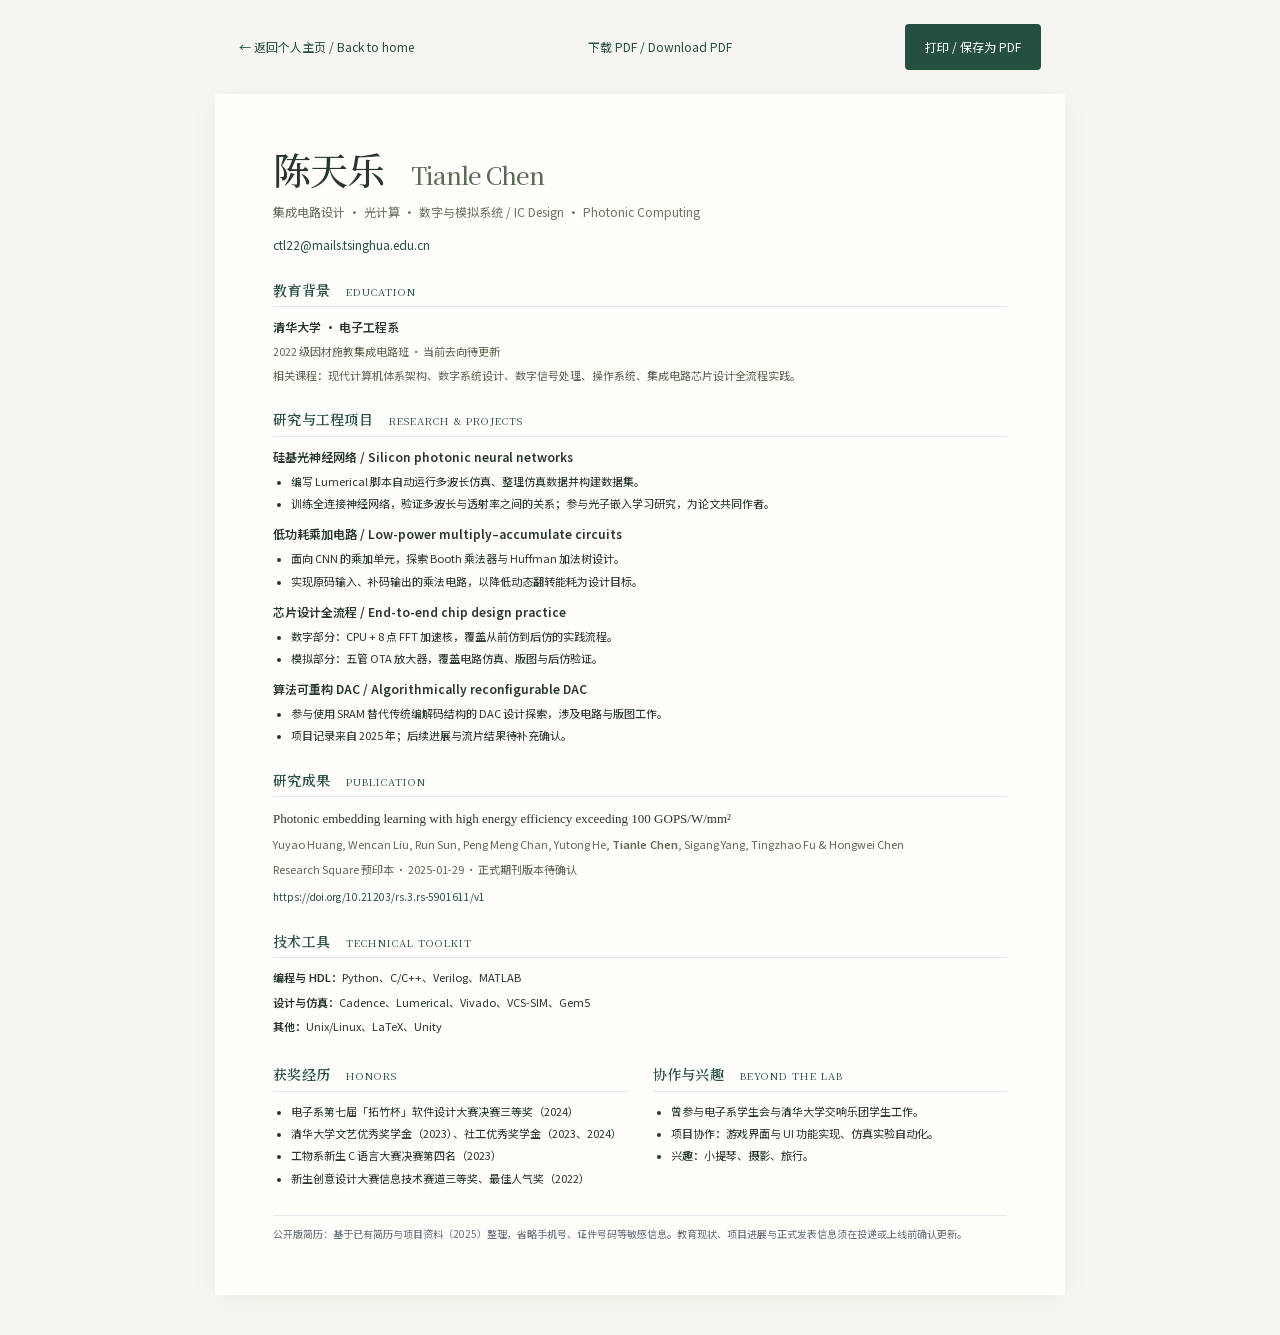
==== resume.html @ f5d43eaf "Create personal academic homepage" ====
﻿<!doctype html>
<html lang="zh-CN">
<head>
  <meta charset="utf-8">
  <meta name="viewport" content="width=device-width, initial-scale=1">
  <title>陈天乐 Tianle Chen · 公开简历</title>
  <link rel="icon" href="assets/favicon.svg" type="image/svg+xml">
  <script>
    if (location.protocol !== "file:") {
      const sheet = document.createElement("link");
      sheet.rel = "stylesheet";
      sheet.href = "assets/fonts/fonts.css";
      document.head.appendChild(sheet);
    }
  </script>
  <link rel="stylesheet" href="styles.css">
  <style>
    *{box-sizing:border-box}body{margin:0;background:#f6f5ef;color:#26372d;font:13px/1.85 var(--font-body)}.toolbar{max-width:850px;margin:24px auto;display:flex;justify-content:space-between;gap:20px;padding:0 24px;align-items:center;font-size:12px}.toolbar a{color:#254f40;text-decoration:none}.toolbar button{background:#254f40;color:white;border:0;padding:12px 20px;border-radius:4px;cursor:pointer;font:inherit}.toolbar button:focus-visible,.toolbar a:focus-visible{outline:3px solid #738966;outline-offset:4px}.resume{max-width:850px;background:#fffefa;margin:0 auto 40px;padding:48px 58px;box-shadow:0 5px 30px #2535280a}h1{font-family:var(--font-heading);font:500 38px/1.4 var(--font-heading);letter-spacing:-1px;margin:0 0 6px}h1 span{font-size:24px;margin-left:18px;color:#5b6b58}.headline{color:#677561;font-size:12px;margin:0}.email{display:inline-block;color:#254f40;margin:10px 0 0;text-decoration:none;font-size:12px}h2{font-family:var(--font-heading);font-size:14px;font-weight:600;border-bottom:1px solid #e5e8eb;padding-bottom:5px;margin:22px 0 10px;color:#254f40}h2 span{font-size:10px;font-weight:400;letter-spacing:1px;margin-left:12px}h3{font-size:12px;margin:11px 0 3px}p{margin:4px 0}ul{padding-left:18px;margin:4px 0}li{margin:2px 0;font-size:11px}.detail{font-size:11px;color:#5b6955}.publication-title{font-family:Georgia,serif;font-size:13px}.doi{color:#254f40;overflow-wrap:anywhere;font-size:10px}.skills{font-size:11px}.note{font-size:10px;color:#68727d;border-top:1px solid #e5e8eb;padding-top:10px;margin-top:22px}.columns{display:grid;grid-template-columns:1fr 1fr;gap:25px}@media(max-width:600px){.resume{padding:30px 24px;margin:0 16px 30px}.toolbar{padding:0 18px;flex-wrap:wrap}h1{font-family:var(--font-heading);font-size:30px}h1 span{display:block;margin:8px 0;font-size:22px}.columns{grid-template-columns:1fr;gap:0}}@page{size:A4;margin:14mm}@media print{body{background:white;font-size:10px;line-height:1.5}.toolbar{display:none}.resume{max-width:none;background:white;margin:0;padding:0;box-shadow:none}h1{font-family:var(--font-heading);font-size:29px}h1 span{font-size:20px}.headline,.email{font-size:10px}h2{font-family:var(--font-heading);font-size:12px;margin:14px 0 6px}h3{font-size:10.5px;margin:8px 0 2px}li,.skills,.detail{font-size:9.5px}.publication-title{font-size:11px}.doi,.note{font-size:9px}.note{margin-top:14px}.columns{gap:22px}section{break-inside:avoid}a{color:inherit;text-decoration:none}}
  </style>
</head>
<body>
  <div class="toolbar"><a href="index.html">← 返回个人主页 / Back to home</a><a href="assets/Tianle-Chen-CV.pdf" download="Tianle-Chen-CV.pdf">下载 PDF / Download PDF</a><button type="button" onclick="window.print()">打印 / 保存为 PDF</button></div>
  <main class="resume">
    <header><h1>陈天乐 <span>Tianle Chen</span></h1><p class="headline">集成电路设计 · 光计算 · 数字与模拟系统 / IC Design · Photonic Computing</p><a class="email" href="mailto:ctl22@mails.tsinghua.edu.cn">ctl22@mails.tsinghua.edu.cn</a></header>
    <section><h2>教育背景 <span>EDUCATION</span></h2><h3>清华大学 · 电子工程系</h3><p class="detail">2022 级因材施教集成电路班 · 当前去向待更新</p><p class="detail">相关课程：现代计算机体系架构、数字系统设计、数字信号处理、操作系统、集成电路芯片设计全流程实践。</p></section>
    <section><h2>研究与工程项目 <span>RESEARCH & PROJECTS</span></h2>
      <h3>硅基光神经网络 / Silicon photonic neural networks</h3><ul><li>编写 Lumerical 脚本自动运行多波长仿真、整理仿真数据并构建数据集。</li><li>训练全连接神经网络，验证多波长与透射率之间的关系；参与光子嵌入学习研究，为论文共同作者。</li></ul>
      <h3>低功耗乘加电路 / Low-power multiply–accumulate circuits</h3><ul><li>面向 CNN 的乘加单元，探索 Booth 乘法器与 Huffman 加法树设计。</li><li>实现原码输入、补码输出的乘法电路，以降低动态翻转能耗为设计目标。</li></ul>
      <h3>芯片设计全流程 / End-to-end chip design practice</h3><ul><li>数字部分：CPU + 8 点 FFT 加速核，覆盖从前仿到后仿的实践流程。</li><li>模拟部分：五管 OTA 放大器，覆盖电路仿真、版图与后仿验证。</li></ul>
      <h3>算法可重构 DAC / Algorithmically reconfigurable DAC</h3><ul><li>参与使用 SRAM 替代传统编解码结构的 DAC 设计探索，涉及电路与版图工作。</li><li>项目记录来自 2025 年；后续进展与流片结果待补充确认。</li></ul>
    </section>
    <section><h2>研究成果 <span>PUBLICATION</span></h2><p class="publication-title">Photonic embedding learning with high energy efficiency exceeding 100 GOPS/W/mm²</p><p class="detail">Yuyao Huang, Wencan Liu, Run Sun, Peng Meng Chan, Yutong He, <strong>Tianle Chen</strong>, Sigang Yang, Tingzhao Fu & Hongwei Chen</p><p class="detail">Research Square 预印本 · 2025-01-29 · 正式期刊版本待确认</p><a class="doi" href="https://doi.org/10.21203/rs.3.rs-5901611/v1">https://doi.org/10.21203/rs.3.rs-5901611/v1</a></section>
    <section><h2>技术工具 <span>TECHNICAL TOOLKIT</span></h2><p class="skills"><strong>编程与 HDL：</strong>Python、C/C++、Verilog、MATLAB</p><p class="skills"><strong>设计与仿真：</strong>Cadence、Lumerical、Vivado、VCS-SIM、Gem5</p><p class="skills"><strong>其他：</strong>Unix/Linux、LaTeX、Unity</p></section>
    <div class="columns"><section><h2>获奖经历 <span>HONORS</span></h2><ul><li>电子系第七届「拓竹杯」软件设计大赛决赛三等奖（2024）</li><li>清华大学文艺优秀奖学金（2023）、社工优秀奖学金（2023、2024）</li><li>工物系新生 C 语言大赛决赛第四名（2023）</li><li>新生创意设计大赛信息技术赛道三等奖、最佳人气奖（2022）</li></ul></section><section><h2>协作与兴趣 <span>BEYOND THE LAB</span></h2><ul><li>曾参与电子系学生会与清华大学交响乐团学生工作。</li><li>项目协作：游戏界面与 UI 功能实现、仿真实验自动化。</li><li>兴趣：小提琴、摄影、旅行。</li></ul></section></div>
    <p class="note">公开版简历：基于已有简历与项目资料（2025）整理，省略手机号、证件号码等敏感信息。教育现状、项目进展与正式发表信息须在投递或上线前确认更新。</p>
  </main>
</body>
</html>
---- styles.css ----
/* 简洁学者主页：日常改内容请打开 content.js。
 * 改颜色、页面宽度、字号与间距，在下方对应注释处修改。 */
/* 字体采用随网站打包的开源思源字体子集，不请求第三方字体服务。
 * 标题：思源宋体；正文：思源黑体。修改字体入口是下面的两个变量。 */
:root {
  --font-body: "Profile Sans SC", "Noto Sans SC", "PingFang SC", "Microsoft YaHei", sans-serif;
  --font-heading: "Profile Serif SC", "Noto Serif SC", "Songti SC", Georgia, serif;
  --paper: #ffffff;
  --text: #25282c;
  --muted: #68727d;
  --link: #17649b;
  --link-hover: #0d416c;
  --border: #e5e8eb;
  --page-width: 860px;
}
* { box-sizing: border-box; }
html { scroll-behavior: smooth; scroll-padding-top: 24px; }
body { margin: 0; color: var(--text); background: var(--paper); font-family: var(--font-body); font-size: 15px; font-weight: 400; line-height: 1.9; font-synthesis: none; text-rendering: optimizeLegibility; -webkit-font-smoothing: antialiased; }
a { color: var(--link); text-decoration: none; text-underline-offset: 3px; }
a:hover { color: var(--link-hover); text-decoration: underline; }
a:focus-visible, button:focus-visible { outline: 2px solid var(--link); outline-offset: 4px; border-radius: 2px; }
p { margin: 0 0 12px; }
img { display: block; max-width: 100%; }
button { font: inherit; }
.container { width: calc(100% - 56px); max-width: var(--page-width); margin-inline: auto; }
.sr-only { position: absolute; width: 1px; height: 1px; padding: 0; margin: -1px; overflow: hidden; clip: rect(0,0,0,0); white-space: nowrap; border: 0; }
.skip-link { position: fixed; top: -80px; left: 16px; z-index: 10; padding: 8px 16px; background: white; border: 1px solid var(--link); }
.skip-link:focus { top: 8px; }

/* 顶部导航：普通文档式导航，不悬浮、不遮挡正文。 */
.site-header { display: flex; align-items: center; gap: 28px; min-height: 70px; border-bottom: 1px solid var(--border); }
.site-name { font-size: 13px; color: var(--muted); white-space: nowrap; }
.site-nav { display: flex; align-items: center; justify-content: flex-end; flex: 1; gap: 25px; }
.site-nav a { display: inline-flex; align-items: center; font-size: 12px; min-height: 44px; white-space: nowrap; }
#language-toggle { min-width: 44px; min-height: 44px; border: 0; background: transparent; color: var(--muted); cursor: pointer; font-size: 12px; padding: 4px; }
#language-toggle:hover { color: var(--link); }

/* 首页：文字在左、照片在右。替换照片请编辑 content.js 的 portrait。 */
.hero { display: grid; grid-template-columns: minmax(0, 1fr) 166px; grid-template-areas: "identity photo" "intro photo" "education photo" "links photo"; column-gap: 44px; align-items: start; padding-block: 42px 32px; }
.hero-identity { grid-area: identity; }
h1 { font-family: var(--font-heading); font-size: 36px; line-height: 1.4; font-weight: 500; letter-spacing: 0.02em; margin: 0 0 7px; }
.english-name { font-family: var(--font-heading); font-size: 21px; font-weight: 400; color: var(--muted); display: inline-block; margin-left: 15px; letter-spacing: 0; }
.affiliation { color: var(--muted); font-size: 13px; margin-bottom: 18px; }
.portrait { grid-area: photo; width: 166px; height: 221px; object-fit: cover; border-radius: 3px; margin-top: 7px; }
.intro { grid-area: intro; margin-bottom: 13px; }
.education { grid-area: education; font-size: 12px; margin-bottom: 14px; }
.education p { margin: 0; }
.education strong { font-weight: 500; }
.education .note { font-size: 11px; margin-top: 3px; }
.hero-links { grid-area: links; display: flex; align-items: center; flex-wrap: wrap; gap: 5px 12px; font-size: 13px; }
.hero-links > span { color: #a3abb3; }
.file-type { font-size: 10px; color: var(--muted); }
.hero.no-portrait { grid-template-columns: 1fr; grid-template-areas: "identity" "intro" "education" "links"; }

/* 正文模块：完整阅读列，不使用左右大栏、卡片、筛选或展开按钮。 */
.section { padding-block: 23px 25px; border-top: 1px solid var(--border); }
h2 { font-family: var(--font-heading); font-size: 23px; font-weight: 500; line-height: 1.6; letter-spacing: 0.02em; margin: 0 0 17px; }
h3 { font-size: 15px; font-weight: 600; line-height: 1.65; margin: 0 0 5px; }
.section-content > :last-child { margin-bottom: 0; }
.note { color: var(--muted); font-size: 12px; line-height: 1.7; }
.interests { color: var(--muted); font-size: 13px; }
.interests span { padding-inline: 8px; }
.plain-list { list-style: none; padding: 0; margin: 0; }

/* 论文：左边为自己论文的可选缩略图，右边为标题、作者和链接。 */
.publication.has-image { display: grid; grid-template-columns: 190px minmax(0, 1fr); gap: 26px; align-items: start; }
.publication + .publication { margin-top: 26px; padding-top: 24px; border-top: 1px solid var(--border); }
.paper-figure { margin: 4px 0 0; }
.paper-figure img { width: 100%; height: auto; }
.paper-figure figcaption { margin-top: 10px; color: var(--muted); font-size: 9px; line-height: 1.7; }
.publication h3 { font-size: 16px; font-weight: 600; line-height: 1.55; margin-bottom: 8px; }
.authors { font-size: 13px; margin-bottom: 8px; line-height: 1.7; }
.authors strong { font-weight: 600; }
.publication-meta { font-size: 12px; color: var(--muted); margin-bottom: 8px; }
.paper-summary { font-size: 14px; line-height: 1.75; margin-bottom: 8px; }
.paper-links { font-size: 12px; margin-bottom: 8px; }
.paper-links span { color: var(--muted); padding-inline: 7px; }
.paper-details > :last-child { margin-bottom: 0; }

/* 项目：按 content.js 中的顺序，简短、直接地说明工作。 */
.project + .project { margin-top: 20px; }
.project p { font-size: 14px; margin-bottom: 4px; }
.project .project-tags { font-size: 11px; color: var(--muted); }
.project .note { font-size: 11px; margin-top: 4px; }

/* 技能、获奖、其他经历与联系。 */
.skill-list { margin: 0; font-size: 13px; }
.skill-row { display: grid; grid-template-columns: 145px minmax(0, 1fr); gap: 20px; }
.skill-row + .skill-row { margin-top: 9px; }
.skill-row dt { font-weight: 500; }
.skill-row dd { margin: 0; color: var(--muted); }
.honor { display: grid; grid-template-columns: 67px minmax(0, 1fr); gap: 16px; font-size: 12px; }
.honor + .honor { margin-top: 12px; }
.honor-year { color: var(--muted); padding-top: 1px; }
.honor h3 { font-size: 12px; font-weight: 500; margin-bottom: 1px; }
.honor p { color: var(--muted); font-size: 11px; margin: 0; }
.beyond-text { font-size: 14px; margin-top: 19px; }
#contact p { font-size: 14px; }
.email-link { overflow-wrap: anywhere; }
.site-footer { border-top: 1px solid var(--border); padding-block: 20px 30px; }
.footer-line { display: flex; align-items: center; justify-content: space-between; gap: 18px; font-size: 11px; color: var(--muted); }
.site-footer > p { font-size: 10px; line-height: 1.8; color: var(--muted); margin: 10px 0 0; }
.no-script { max-width: 860px; margin: 60px auto; padding: 24px; }

/* 移动端：保持导航可见，缩略图和论文文字上下排列。 */
@media (max-width: 760px) {
  .site-header { gap: 14px; }
  .site-nav { gap: 18px; }
  .hero { column-gap: 28px; grid-template-columns: minmax(0, 1fr) 140px; }
  .portrait { width: 140px; height: 187px; }
  .english-name { display: block; margin: 5px 0 0; font-size: 18px; }
  .publication.has-image { grid-template-columns: 155px minmax(0, 1fr); gap: 21px; }
}
@media (max-width: 600px) {
  .container { width: calc(100% - 40px); }
  .site-header { display: grid; grid-template-columns: minmax(0, 1fr) 44px; gap: 0; padding-top: 6px; }
  .site-name { grid-column: 1; grid-row: 1; }
  #language-toggle { grid-column: 2; grid-row: 1; }
  .site-nav { grid-column: 1 / -1; grid-row: 2; justify-content: space-between; gap: 8px; padding-bottom: 4px; }
  .site-nav a { font-size: 11px; white-space: normal; line-height: 1.4; text-align: center; justify-content: center; flex: 1; min-width: 0; }
  .hero { grid-template-columns: minmax(0, 1fr) 96px; grid-template-areas: "identity photo" "intro intro" "education education" "links links"; gap: 0 20px; padding-block: 28px; }
  h1 { font-size: 32px; }
  .english-name { font-size: 17px; margin-top: 5px; }
  .affiliation { font-size: 11px; margin-top: 10px; margin-bottom: 0; }
  .portrait { width: 96px; height: 128px; margin: 0; }
  .intro { font-size: 14px; margin-top: 21px; }
  .education { font-size: 11px; }
  .hero-links { font-size: 12px; gap: 4px 10px; }
  .section { padding-block: 23px; }
  h2 { font-size: 21px; margin-bottom: 15px; }
  .section-content { font-size: 14px; }
  .publication.has-image { display: block; }
  .paper-figure { width: 190px; margin: 0 0 16px; }
  .paper-figure figcaption { font-size: 9px; }
  .publication h3 { font-size: 16px; }
  .skill-row { grid-template-columns: 1fr; gap: 1px; }
  .honor { grid-template-columns: 55px minmax(0, 1fr); gap: 12px; }
  .hero.no-portrait .intro { margin-top: 16px; }
}
@media (prefers-reduced-motion: reduce) { html { scroll-behavior: auto; } }
@media print {
  .site-header, .hero-links, .back-top, .skip-link { display: none; }
  .container { width: 100%; }
  .hero { padding-block: 15px 20px; }
  .section { padding-block: 18px; }
  .project, .publication, .honor { break-inside: avoid; }
}
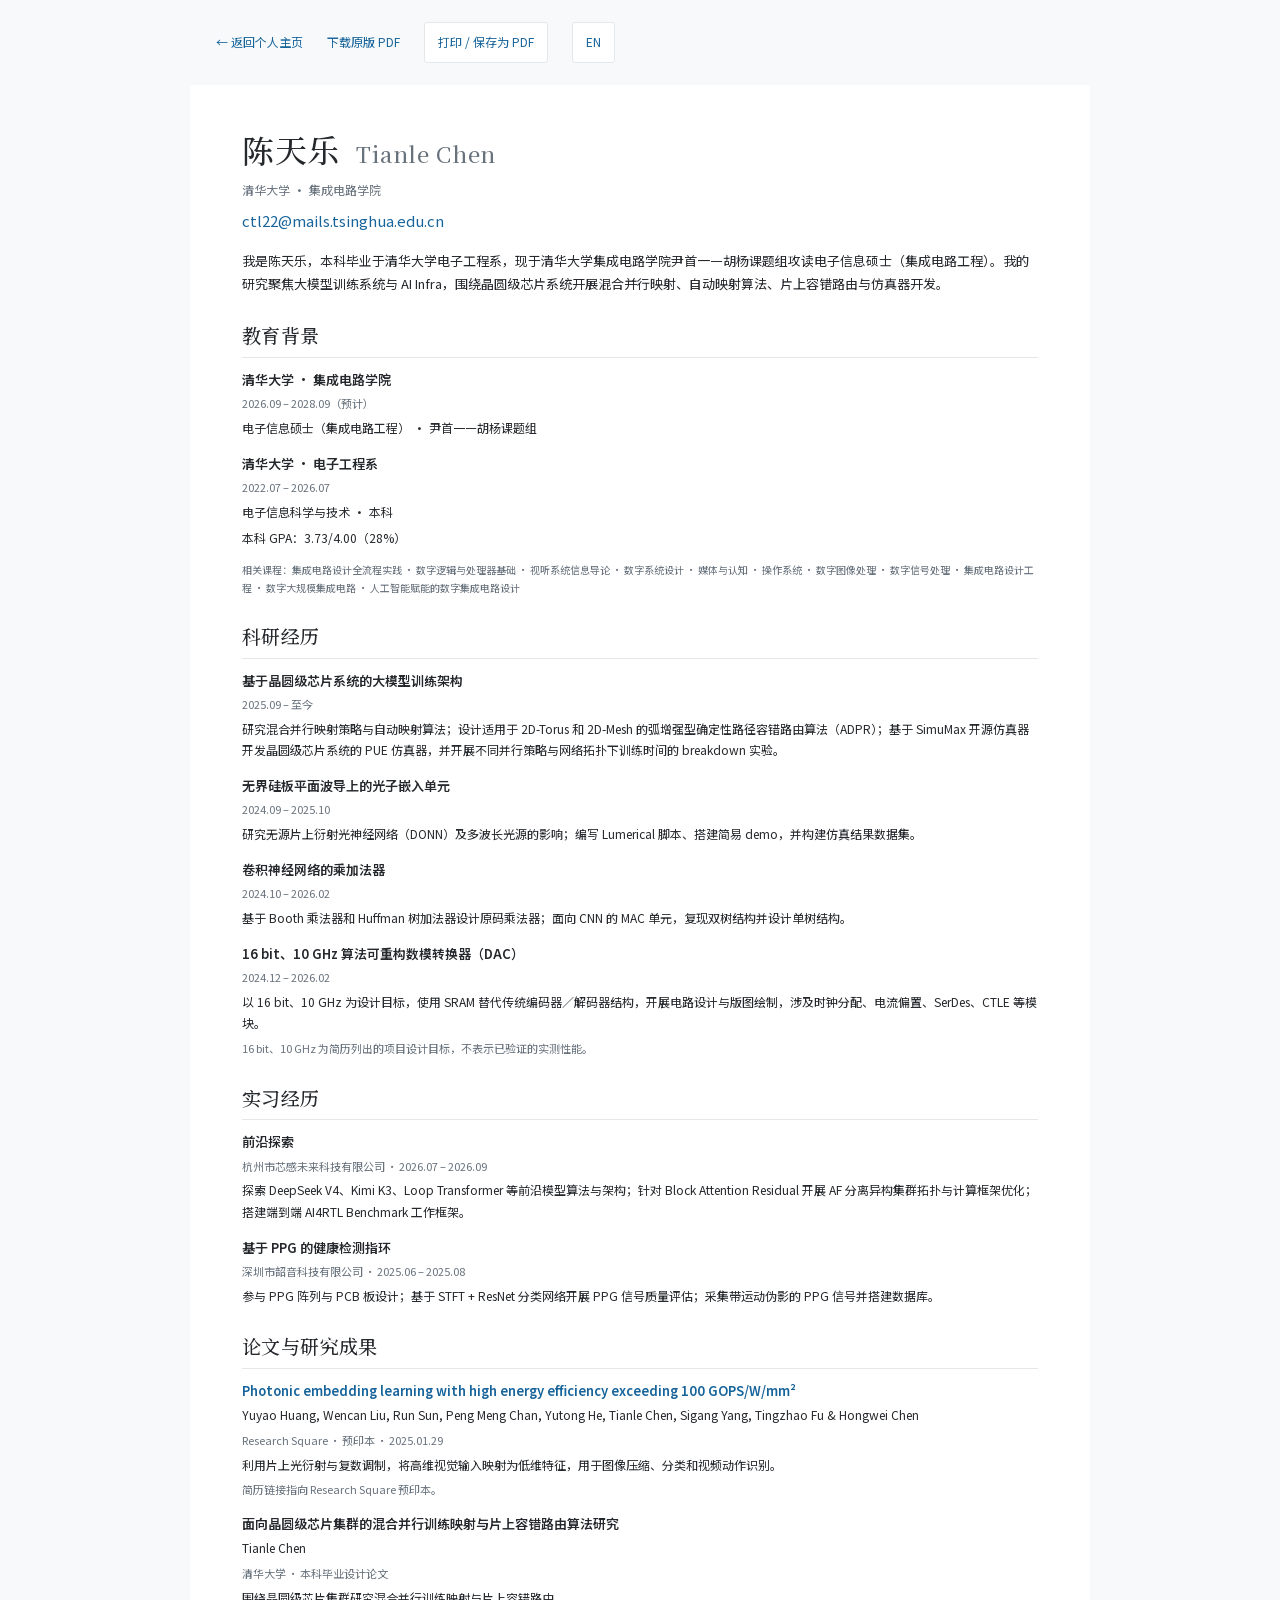
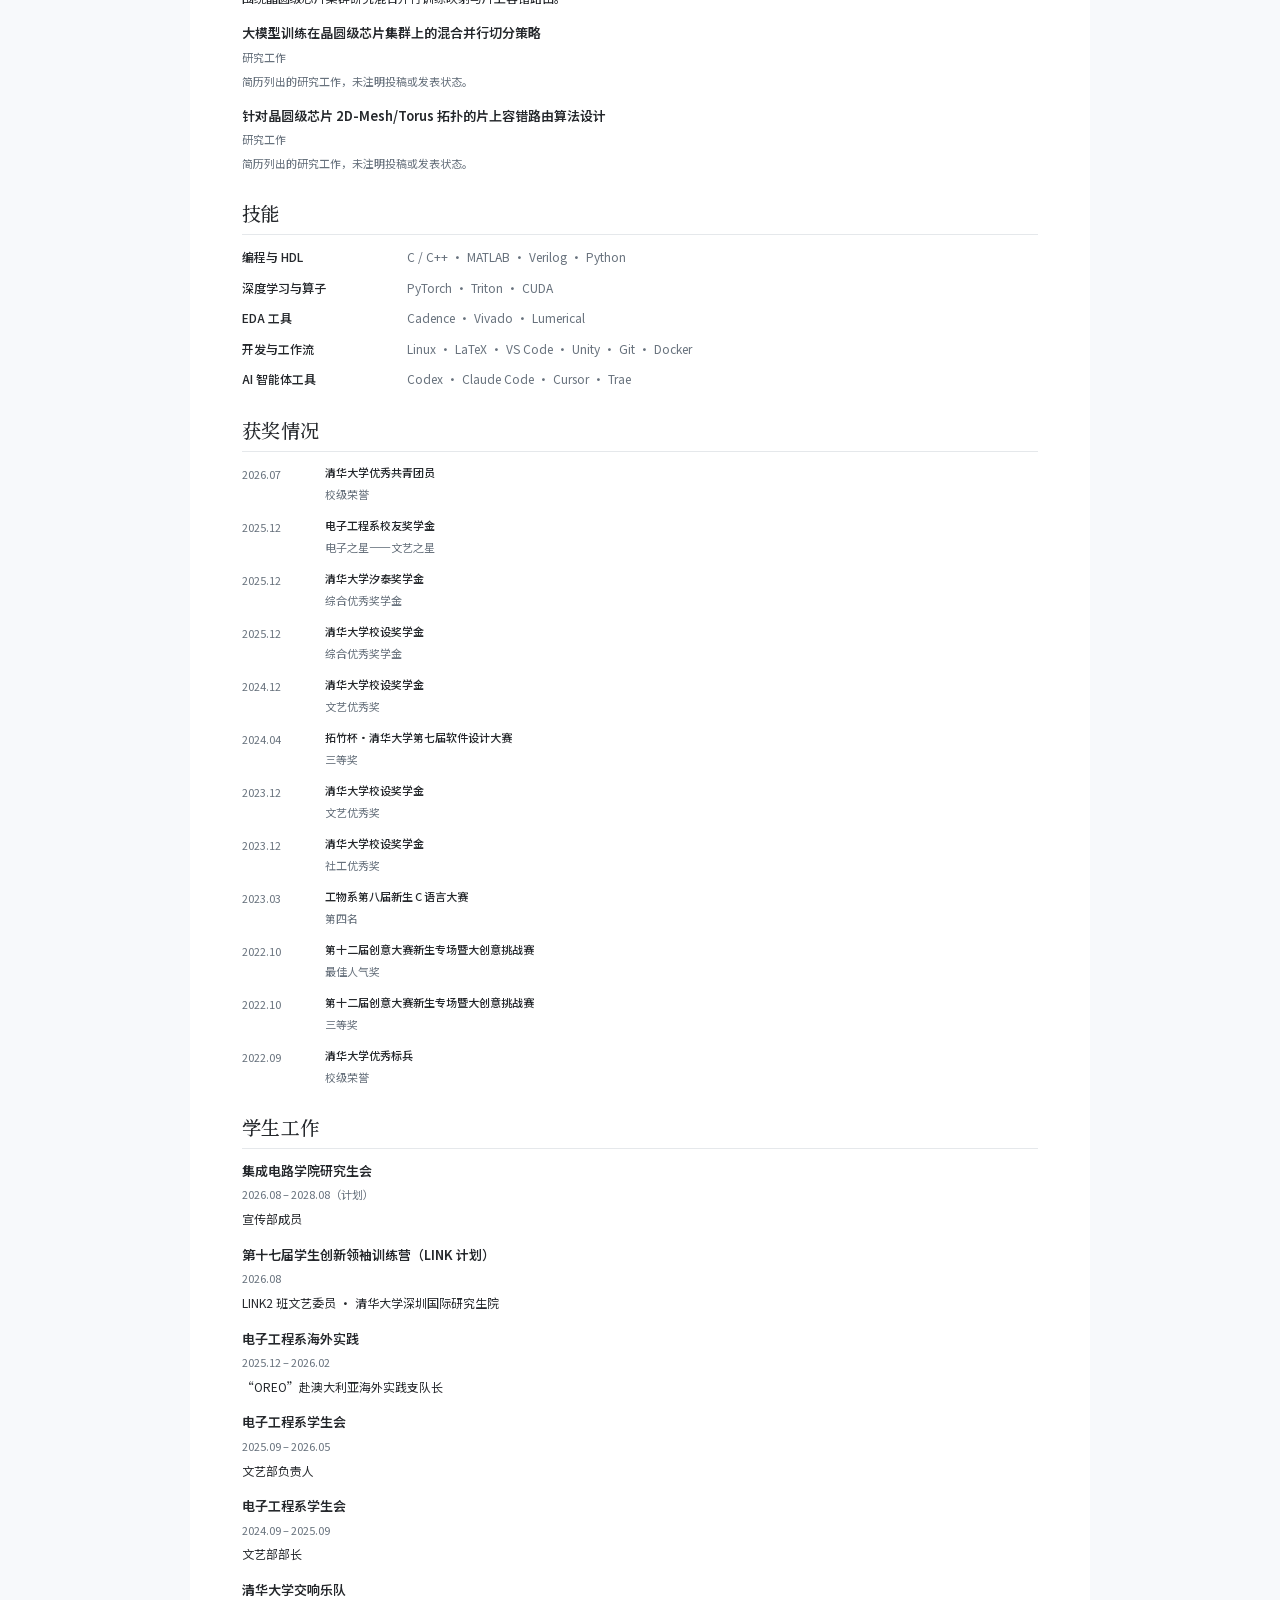
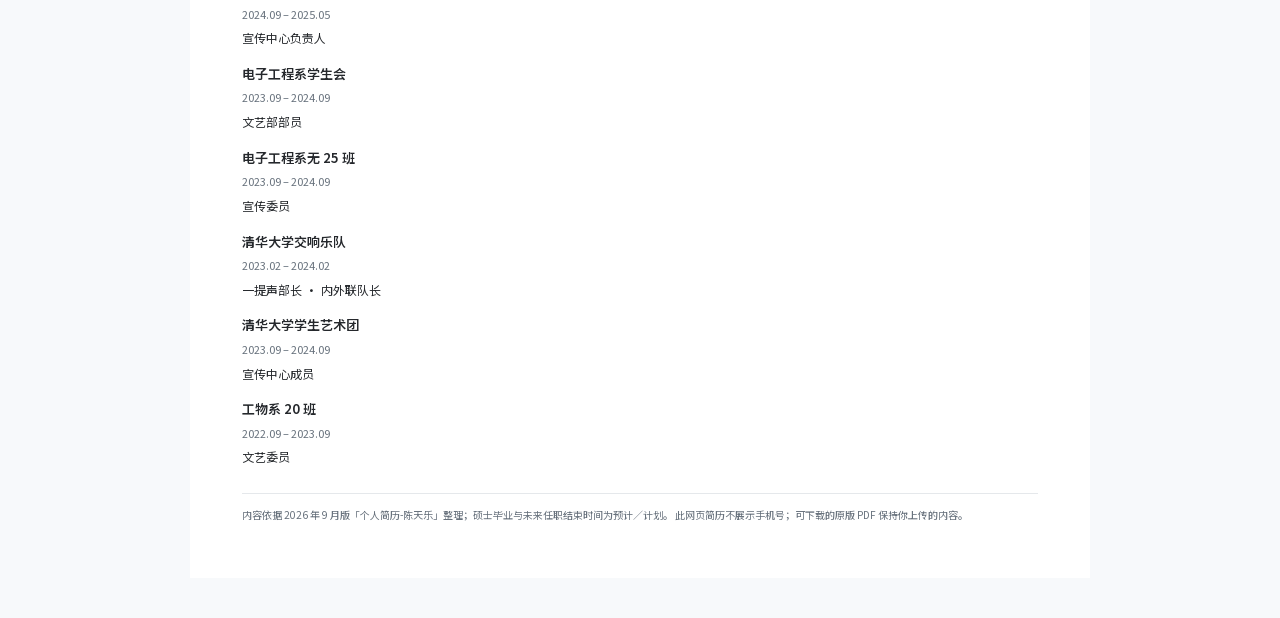
==== commit 0e66c118: "update" ====
--- a/resume.html
+++ b/resume.html
@@ -1,4 +1,4 @@
-﻿<!doctype html>
+<!doctype html>
 <html lang="zh-CN">
 <head>
   <meta charset="utf-8">
@@ -15,25 +15,110 @@
   </script>
   <link rel="stylesheet" href="styles.css">
   <style>
-    *{box-sizing:border-box}body{margin:0;background:#f6f5ef;color:#26372d;font:13px/1.85 var(--font-body)}.toolbar{max-width:850px;margin:24px auto;display:flex;justify-content:space-between;gap:20px;padding:0 24px;align-items:center;font-size:12px}.toolbar a{color:#254f40;text-decoration:none}.toolbar button{background:#254f40;color:white;border:0;padding:12px 20px;border-radius:4px;cursor:pointer;font:inherit}.toolbar button:focus-visible,.toolbar a:focus-visible{outline:3px solid #738966;outline-offset:4px}.resume{max-width:850px;background:#fffefa;margin:0 auto 40px;padding:48px 58px;box-shadow:0 5px 30px #2535280a}h1{font-family:var(--font-heading);font:500 38px/1.4 var(--font-heading);letter-spacing:-1px;margin:0 0 6px}h1 span{font-size:24px;margin-left:18px;color:#5b6b58}.headline{color:#677561;font-size:12px;margin:0}.email{display:inline-block;color:#254f40;margin:10px 0 0;text-decoration:none;font-size:12px}h2{font-family:var(--font-heading);font-size:14px;font-weight:600;border-bottom:1px solid #e5e8eb;padding-bottom:5px;margin:22px 0 10px;color:#254f40}h2 span{font-size:10px;font-weight:400;letter-spacing:1px;margin-left:12px}h3{font-size:12px;margin:11px 0 3px}p{margin:4px 0}ul{padding-left:18px;margin:4px 0}li{margin:2px 0;font-size:11px}.detail{font-size:11px;color:#5b6955}.publication-title{font-family:Georgia,serif;font-size:13px}.doi{color:#254f40;overflow-wrap:anywhere;font-size:10px}.skills{font-size:11px}.note{font-size:10px;color:#68727d;border-top:1px solid #e5e8eb;padding-top:10px;margin-top:22px}.columns{display:grid;grid-template-columns:1fr 1fr;gap:25px}@media(max-width:600px){.resume{padding:30px 24px;margin:0 16px 30px}.toolbar{padding:0 18px;flex-wrap:wrap}h1{font-family:var(--font-heading);font-size:30px}h1 span{display:block;margin:8px 0;font-size:22px}.columns{grid-template-columns:1fr;gap:0}}@page{size:A4;margin:14mm}@media print{body{background:white;font-size:10px;line-height:1.5}.toolbar{display:none}.resume{max-width:none;background:white;margin:0;padding:0;box-shadow:none}h1{font-family:var(--font-heading);font-size:29px}h1 span{font-size:20px}.headline,.email{font-size:10px}h2{font-family:var(--font-heading);font-size:12px;margin:14px 0 6px}h3{font-size:10.5px;margin:8px 0 2px}li,.skills,.detail{font-size:9.5px}.publication-title{font-size:11px}.doi,.note{font-size:9px}.note{margin-top:14px}.columns{gap:22px}section{break-inside:avoid}a{color:inherit;text-decoration:none}}
+    body { background: #f7f9fb; }
+    .toolbar { max-width: 900px; margin: 22px auto; padding: 0 26px; display: flex; align-items: center; flex-wrap: wrap; gap: 12px 24px; font-size: 12px; }
+    .toolbar button { border: 1px solid var(--border); background: white; color: var(--link); border-radius: 3px; padding: 8px 13px; cursor: pointer; }
+    .resume { max-width: 900px; margin: 0 auto 40px; padding: 42px 52px; background: white; }
+    .resume h1 { font-size: 32px; margin-bottom: 8px; }
+    .resume .second-name { font-size: 22px; color: var(--muted); margin-left: 16px; }
+    .resume .affiliation { margin-bottom: 6px; }
+    .resume .summary { font-size: 13px; margin-top: 14px; }
+    .resume section { margin-top: 24px; }
+    .resume h2 { font-size: 19px; border-bottom: 1px solid var(--border); padding-bottom: 6px; margin-bottom: 12px; }
+    .resume h3 { font-size: 13px; margin-bottom: 3px; }
+    .resume p, .resume li, .resume .skill-list { font-size: 12px; line-height: 1.8; }
+    .resume .entry + .entry { margin-top: 14px; }
+    .resume .entry p { margin-bottom: 4px; }
+    .resume .entry-meta { font-size: 11px; color: var(--muted); }
+    .resume .course-list, .resume .note { font-size: 10px; color: var(--muted); }
+    .resume .honor { font-size: 11px; }
+    .resume .honor h3, .resume .honor p { font-size: 11px; }
+    .resume .note { border-top: 1px solid var(--border); padding-top: 12px; margin-top: 24px; }
+    @media (max-width: 600px) {
+      .resume { margin: 0 12px 25px; padding: 26px 20px; }
+      .resume .second-name { display: block; margin: 6px 0 0; font-size: 19px; }
+      .toolbar { padding: 0 22px; }
+    }
+    @page { size: A4; margin: 14mm; }
+    @media print {
+      body { background: white; }
+      .toolbar { display: none; }
+      .resume { max-width: none; margin: 0; padding: 0; }
+      .resume h1 { font-size: 25px; }
+      .resume .second-name { font-size: 18px; }
+      .resume .summary { font-size: 10px; line-height: 1.65; }
+      .resume section { margin-top: 15px; }
+      .resume h2 { font-size: 13px; margin-bottom: 8px; break-after: avoid; }
+      .resume h3 { font-size: 10px; }
+      .resume p, .resume li, .resume .skill-list { font-size: 9px; line-height: 1.6; }
+      .resume .entry-meta, .resume .honor h3, .resume .honor p { font-size: 8.5px; }
+      .resume .entry + .entry { margin-top: 9px; }
+      .resume .entry, .resume .honor, .resume .skill-row { break-inside: avoid; }
+      .resume .course-list, .resume .note { font-size: 8px; }
+      .resume a { color: inherit; text-decoration: none; overflow-wrap: anywhere; }
+    }
   </style>
 </head>
 <body>
-  <div class="toolbar"><a href="index.html">← 返回个人主页 / Back to home</a><a href="assets/Tianle-Chen-CV.pdf" download="Tianle-Chen-CV.pdf">下载 PDF / Download PDF</a><button type="button" onclick="window.print()">打印 / 保存为 PDF</button></div>
-  <main class="resume">
-    <header><h1>陈天乐 <span>Tianle Chen</span></h1><p class="headline">集成电路设计 · 光计算 · 数字与模拟系统 / IC Design · Photonic Computing</p><a class="email" href="mailto:ctl22@mails.tsinghua.edu.cn">ctl22@mails.tsinghua.edu.cn</a></header>
-    <section><h2>教育背景 <span>EDUCATION</span></h2><h3>清华大学 · 电子工程系</h3><p class="detail">2022 级因材施教集成电路班 · 当前去向待更新</p><p class="detail">相关课程：现代计算机体系架构、数字系统设计、数字信号处理、操作系统、集成电路芯片设计全流程实践。</p></section>
-    <section><h2>研究与工程项目 <span>RESEARCH & PROJECTS</span></h2>
-      <h3>硅基光神经网络 / Silicon photonic neural networks</h3><ul><li>编写 Lumerical 脚本自动运行多波长仿真、整理仿真数据并构建数据集。</li><li>训练全连接神经网络，验证多波长与透射率之间的关系；参与光子嵌入学习研究，为论文共同作者。</li></ul>
-      <h3>低功耗乘加电路 / Low-power multiply–accumulate circuits</h3><ul><li>面向 CNN 的乘加单元，探索 Booth 乘法器与 Huffman 加法树设计。</li><li>实现原码输入、补码输出的乘法电路，以降低动态翻转能耗为设计目标。</li></ul>
-      <h3>芯片设计全流程 / End-to-end chip design practice</h3><ul><li>数字部分：CPU + 8 点 FFT 加速核，覆盖从前仿到后仿的实践流程。</li><li>模拟部分：五管 OTA 放大器，覆盖电路仿真、版图与后仿验证。</li></ul>
-      <h3>算法可重构 DAC / Algorithmically reconfigurable DAC</h3><ul><li>参与使用 SRAM 替代传统编解码结构的 DAC 设计探索，涉及电路与版图工作。</li><li>项目记录来自 2025 年；后续进展与流片结果待补充确认。</li></ul>
-    </section>
-    <section><h2>研究成果 <span>PUBLICATION</span></h2><p class="publication-title">Photonic embedding learning with high energy efficiency exceeding 100 GOPS/W/mm²</p><p class="detail">Yuyao Huang, Wencan Liu, Run Sun, Peng Meng Chan, Yutong He, <strong>Tianle Chen</strong>, Sigang Yang, Tingzhao Fu & Hongwei Chen</p><p class="detail">Research Square 预印本 · 2025-01-29 · 正式期刊版本待确认</p><a class="doi" href="https://doi.org/10.21203/rs.3.rs-5901611/v1">https://doi.org/10.21203/rs.3.rs-5901611/v1</a></section>
-    <section><h2>技术工具 <span>TECHNICAL TOOLKIT</span></h2><p class="skills"><strong>编程与 HDL：</strong>Python、C/C++、Verilog、MATLAB</p><p class="skills"><strong>设计与仿真：</strong>Cadence、Lumerical、Vivado、VCS-SIM、Gem5</p><p class="skills"><strong>其他：</strong>Unix/Linux、LaTeX、Unity</p></section>
-    <div class="columns"><section><h2>获奖经历 <span>HONORS</span></h2><ul><li>电子系第七届「拓竹杯」软件设计大赛决赛三等奖（2024）</li><li>清华大学文艺优秀奖学金（2023）、社工优秀奖学金（2023、2024）</li><li>工物系新生 C 语言大赛决赛第四名（2023）</li><li>新生创意设计大赛信息技术赛道三等奖、最佳人气奖（2022）</li></ul></section><section><h2>协作与兴趣 <span>BEYOND THE LAB</span></h2><ul><li>曾参与电子系学生会与清华大学交响乐团学生工作。</li><li>项目协作：游戏界面与 UI 功能实现、仿真实验自动化。</li><li>兴趣：小提琴、摄影、旅行。</li></ul></section></div>
-    <p class="note">公开版简历：基于已有简历与项目资料（2025）整理，省略手机号、证件号码等敏感信息。教育现状、项目进展与正式发表信息须在投递或上线前确认更新。</p>
-  </main>
+  <nav class="toolbar" aria-label="简历操作 / Résumé controls">
+    <a href="index.html" id="resume-back">← 返回个人主页</a>
+    <a href="assets/个人简历-陈天乐.pdf" download id="resume-download">下载原版 PDF</a>
+    <button type="button" id="resume-print">打印 / 保存为 PDF</button>
+    <button type="button" id="resume-language" aria-label="Switch to English">EN</button>
+  </nav>
+  <main class="resume" id="resume-content"></main>
+  <noscript><main class="no-script"><h1>陈天乐 · Tianle Chen</h1><p>请启用 JavaScript 查看与主页同步的简历，或下载上方 PDF 原件。Enable JavaScript to view the résumé or download the original PDF above.</p></main></noscript>
+  <!-- 简历正文与主页共用 content.js，无需重复修改文字。PDF 原件仍单独维护。 -->
+  <script src="content.js"></script>
+  <script>
+    (() => {
+      "use strict";
+      const p = window.PROFILE;
+      let lang = "zh";
+      try { if (localStorage.getItem("tianle-language") === "en") lang = "en"; } catch { /* 默认中文。 */ }
+      const escape = value => String(value ?? "").replace(/[&<>"']/g, c => ({"&":"&amp;","<":"&lt;",">":"&gt;",'"':"&quot;","'":"&#39;"}[c]));
+      const raw = value => value && typeof value === "object" ? value[lang] ?? value.zh ?? value.en ?? "" : value ?? "";
+      const text = value => escape(raw(value));
+      const safeURL = value => {
+        const url = String(value ?? "").trim();
+        if (!url || /[\u0000-\u0020\u007f\\]/.test(url) || url.startsWith("//")) return "";
+        if (/^[a-z][a-z\d+.-]*:/i.test(url) && !/^(https?:\/\/|mailto:)/i.test(url)) return "";
+        return url;
+      };
+      const link = (href, title) => safeURL(href) ? `<a href="${escape(safeURL(href))}" target="_blank" rel="noopener noreferrer">${title}</a>` : title;
+      const section = (key, body) => p.sections[key] === false ? "" : `<section><h2>${text(p.sectionTitles[key])}</h2>${body}</section>`;
+      const entries = (items, isInternship = false) => `<ul class="plain-list">${items.map(item => `<li class="entry"><h3>${text(item.title)}</h3><p class="entry-meta">${[isInternship ? item.company : null,item.date].filter(Boolean).map(text).join(" · ")}</p><p>${text(item.description)}</p>${item.note ? `<p class="entry-meta">${text(item.note)}</p>` : ""}</li>`).join("")}</ul>`;
+      function render() {
+        document.documentElement.lang = lang === "zh" ? "zh-CN" : "en";
+        document.title = `${raw(p.name)} · ${lang === "zh" ? "公开简历" : "Résumé"}`;
+        document.getElementById("resume-back").textContent = lang === "zh" ? "← 返回个人主页" : "← Back to home";
+        const download = document.getElementById("resume-download");
+        const pdf = safeURL(p.resume.pdf);
+        if (pdf) download.setAttribute("href",pdf); else download.removeAttribute("href");
+        download.textContent = lang === "zh" ? "下载原版 PDF" : "Download original PDF";
+        document.getElementById("resume-print").textContent = lang === "zh" ? "打印 / 保存为 PDF" : "Print / Save as PDF";
+        const toggle = document.getElementById("resume-language");
+        toggle.textContent = lang === "zh" ? "EN" : "中文";
+        toggle.setAttribute("aria-label",lang === "zh" ? "Switch to English" : "切换到中文");
+        const papers = p.publications.map(item => {
+          const meta = [item.venue,item.status,item.date].filter(value => raw(value)).map(text).join(" · ");
+          return `<li class="entry"><h3>${link(item.doi,text(item.title))}</h3>${item.authors ? `<p>${escape(item.authors)}</p>` : ""}${meta ? `<p class="entry-meta">${meta}</p>` : ""}${item.summary ? `<p>${text(item.summary)}</p>` : ""}${item.note ? `<p class="entry-meta">${text(item.note)}</p>` : ""}</li>`;
+        }).join("");
+        const skills = `<dl class="skill-list">${p.skills.map(item => `<div class="skill-row"><dt>${text(item.title)}</dt><dd>${item.items.map(escape).join(" · ")}</dd></div>`).join("")}</dl>`;
+        const honors = `<ul class="plain-list honors">${p.honors.map(item => `<li class="honor"><span class="honor-year">${escape(item.year)}</span><div><h3>${text(item.title)}</h3><p>${text(item.detail)}</p></div></li>`).join("")}</ul>`;
+        document.getElementById("resume-content").innerHTML = `<header><h1>${text(p.name)}<span class="second-name">${escape(p.name[lang === "zh" ? "en" : "zh"])}</span></h1><p class="affiliation">${text(p.affiliation)}</p>${link(`mailto:${p.email}`,escape(p.email))}<p class="summary">${text(p.intro)}</p></header>
+          <section><h2>${text(p.labels.education)}</h2>${entries(p.education.entries)}<p>${text(p.education.gpa)}</p><p class="course-list">${text(p.labels.courses)}：${(p.education.courses || []).map(text).join(" · ")}</p></section>
+          ${section("projects",entries(p.projects))}${section("internships",entries(p.internships || [],true))}${section("publications",`<ul class="plain-list">${papers}</ul>`)}${section("skills",skills)}${section("beyond",honors)}${section("service",entries(p.service || []))}
+          <p class="note">${text(p.footerNote)} ${lang === "zh" ? "此网页简历不展示手机号；可下载的原版 PDF 保持你上传的内容。" : "This web résumé omits the phone number. The downloadable original PDF retains your uploaded content."}</p>`;
+      }
+      document.getElementById("resume-language").addEventListener("click",() => {
+        lang = lang === "zh" ? "en" : "zh";
+        try { localStorage.setItem("tianle-language",lang); } catch { /* 仍可切换。 */ }
+        render();
+      });
+      document.getElementById("resume-print").addEventListener("click",() => window.print());
+      render();
+    })();
+  </script>
 </body>
 </html>
-
--- a/styles.css
+++ b/styles.css
@@ -30,8 +30,8 @@
 /* 顶部导航：普通文档式导航，不悬浮、不遮挡正文。 */
 .site-header { display: flex; align-items: center; gap: 28px; min-height: 70px; border-bottom: 1px solid var(--border); }
 .site-name { font-size: 13px; color: var(--muted); white-space: nowrap; }
-.site-nav { display: flex; align-items: center; justify-content: flex-end; flex: 1; gap: 25px; }
-.site-nav a { display: inline-flex; align-items: center; font-size: 12px; min-height: 44px; white-space: nowrap; }
+.site-nav { min-width: 0; display: flex; align-items: center; justify-content: flex-end; flex: 1; gap: 25px; }
+.site-nav a { display: inline-flex; align-items: center; font-size: 12px; min-height: 44px; min-width: 0; line-height: 1.5; text-align: center; justify-content: center; white-space: normal; }
 #language-toggle { min-width: 44px; min-height: 44px; border: 0; background: transparent; color: var(--muted); cursor: pointer; font-size: 12px; padding: 4px; }
 #language-toggle:hover { color: var(--link); }
 
@@ -52,7 +52,7 @@
 .file-type { font-size: 10px; color: var(--muted); }
 .hero.no-portrait { grid-template-columns: 1fr; grid-template-areas: "identity" "intro" "education" "links"; }
 
-/* 正文模块：完整阅读列，不使用左右大栏、卡片、筛选或展开按钮。 */
+/* 正文模块：完整阅读列，不使用左右大栏、卡片或展示视角切换。课程和学生工作可展开阅读。 */
 .section { padding-block: 23px 25px; border-top: 1px solid var(--border); }
 h2 { font-family: var(--font-heading); font-size: 23px; font-weight: 500; line-height: 1.6; letter-spacing: 0.02em; margin: 0 0 17px; }
 h3 { font-size: 15px; font-weight: 600; line-height: 1.65; margin: 0 0 5px; }
@@ -145,3 +145,22 @@
   .section { padding-block: 18px; }
   .project, .publication, .honor { break-inside: avoid; }
 }
+
+/* 新版简历：教育日期、科研/实习时间，以及可展开的课程与学生工作。 */
+.education-list li + li { margin-top: 8px; }
+.education-date { color: var(--muted); margin-left: 7px; }
+.project .experience-meta, .experience-meta { color: var(--muted); font-size: 12px; line-height: 1.7; margin-bottom: 7px; }
+.internship + .internship { margin-top: 24px; }
+.internship > p:last-child { font-size: 14px; margin-bottom: 0; }
+.course-details, .service-details { font-size: 13px; }
+.course-details summary, .service-details summary { color: var(--link); cursor: pointer; padding-block: 6px; }
+.course-details summary:focus-visible, .service-details summary:focus-visible { outline: 2px solid var(--link); outline-offset: 3px; }
+.course-details p { color: var(--muted); font-size: 12px; margin-top: 9px; }
+.service-list { margin-top: 15px; }
+.service-entry + .service-entry { margin-top: 18px; }
+.service-entry h3 { font-size: 13px; }
+.service-entry p { font-size: 12px; margin-bottom: 4px; }
+@media (max-width: 600px) {
+  .education-date { display: block; margin-left: 0; }
+  .honor { grid-template-columns: 57px minmax(0, 1fr); }
+}
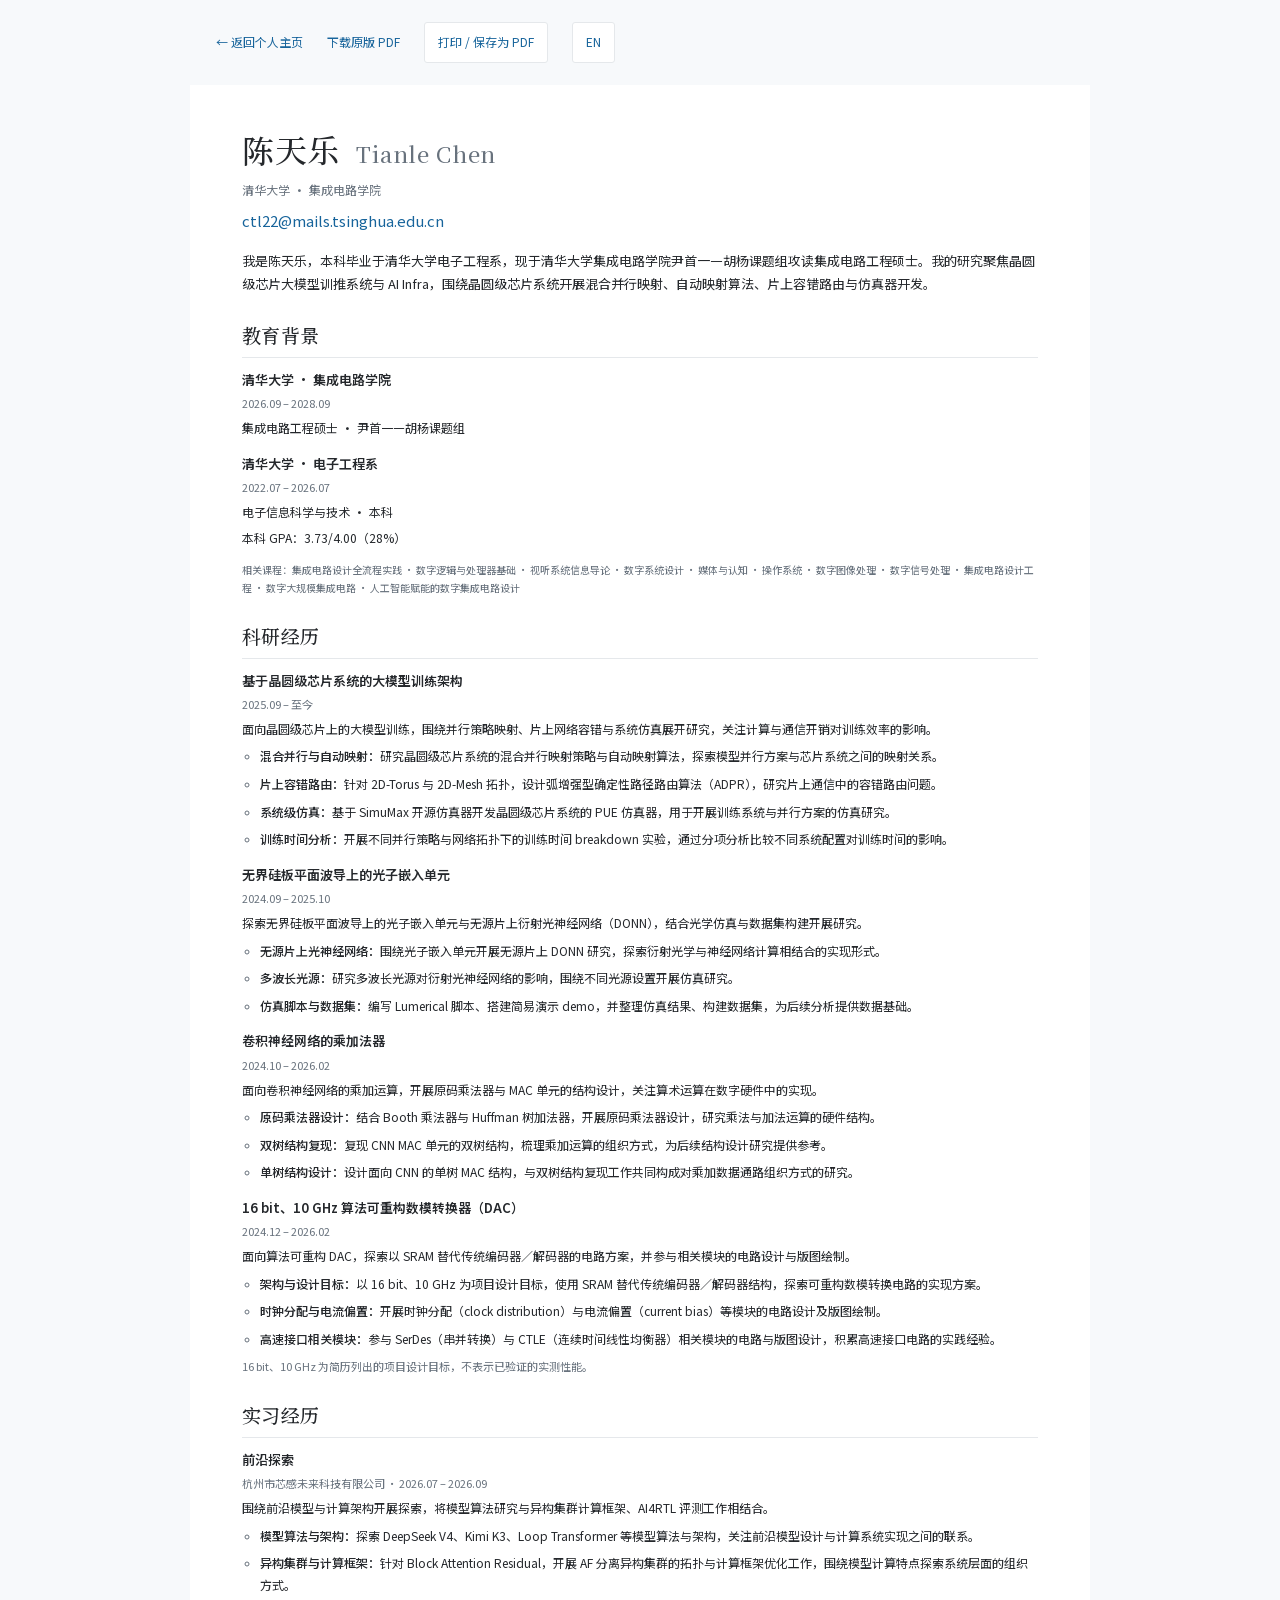
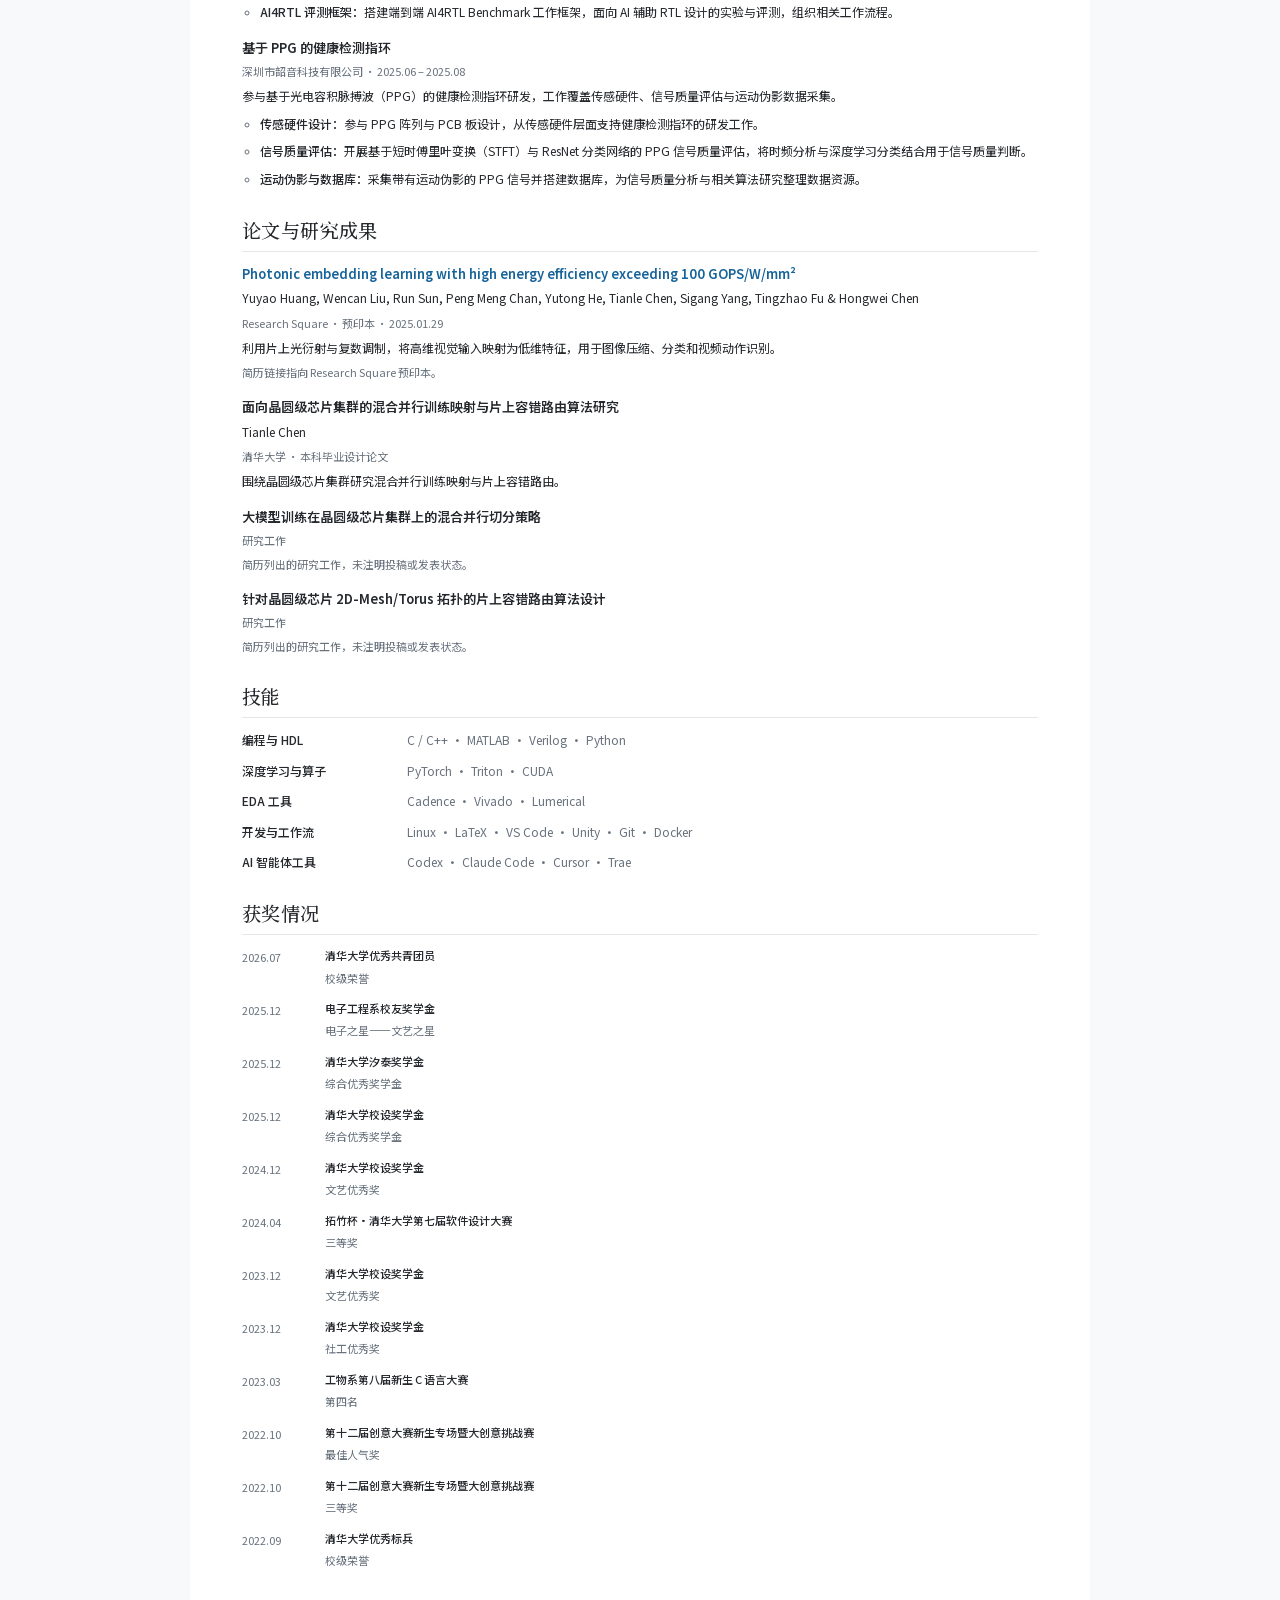
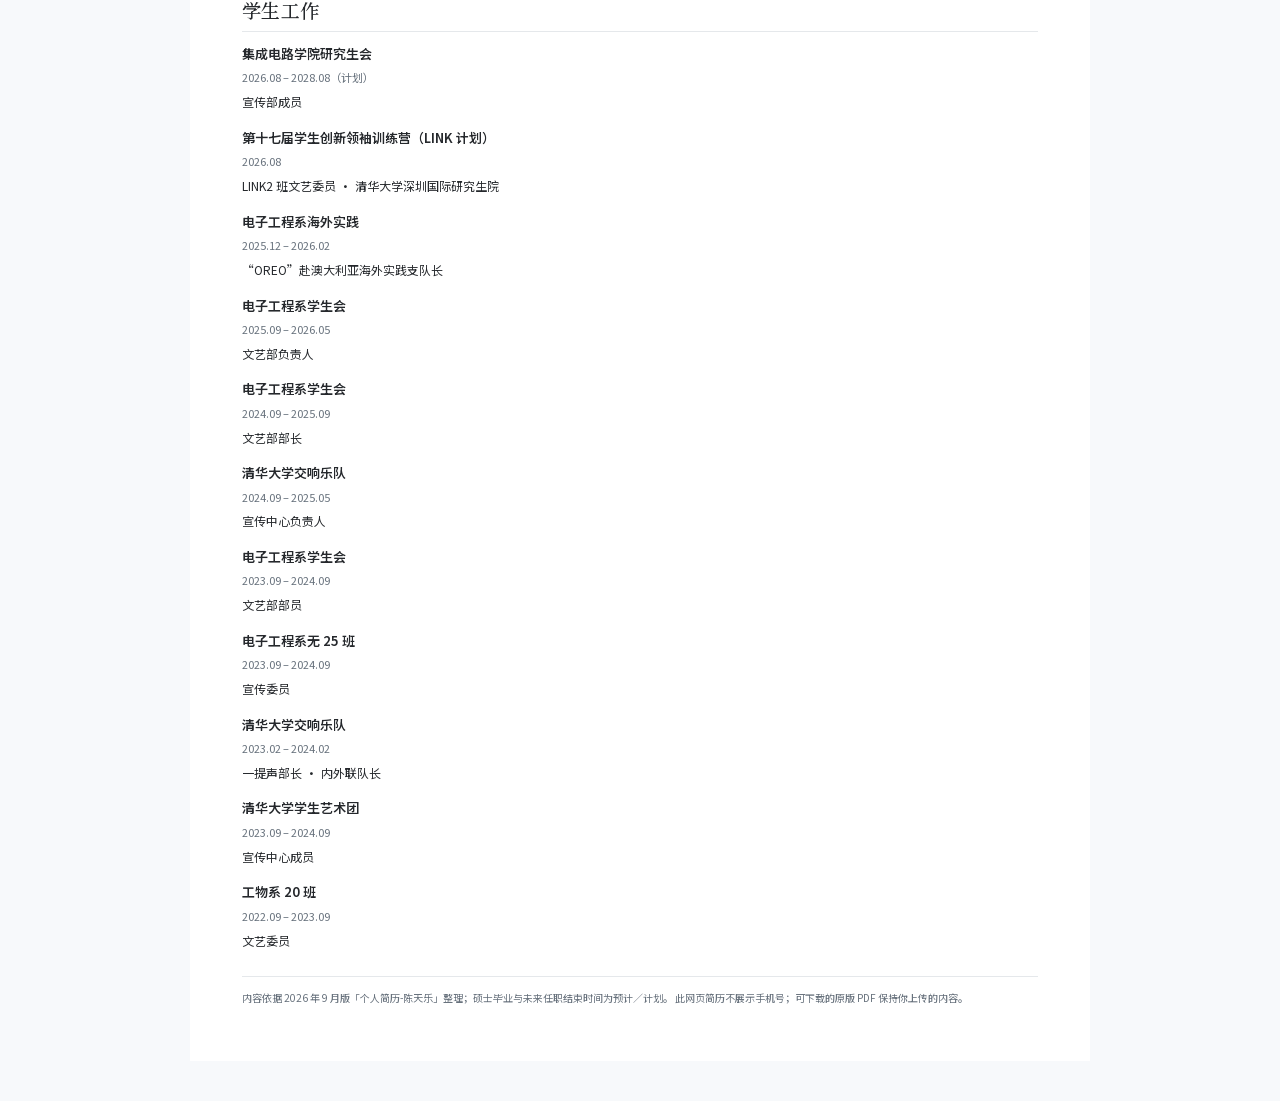
==== commit b70c1f88: "update" ====
--- a/resume.html
+++ b/resume.html
@@ -29,6 +29,8 @@
     .resume p, .resume li, .resume .skill-list { font-size: 12px; line-height: 1.8; }
     .resume .entry + .entry { margin-top: 14px; }
     .resume .entry p { margin-bottom: 4px; }
+    .resume .experience-points { margin: 6px 0; }
+    .resume .experience-points li { margin-bottom: 3px; font-size: 12px; }
     .resume .entry-meta { font-size: 11px; color: var(--muted); }
     .resume .course-list, .resume .note { font-size: 10px; color: var(--muted); }
     .resume .honor { font-size: 11px; }
@@ -51,6 +53,7 @@
       .resume h2 { font-size: 13px; margin-bottom: 8px; break-after: avoid; }
       .resume h3 { font-size: 10px; }
       .resume p, .resume li, .resume .skill-list { font-size: 9px; line-height: 1.6; }
+      .resume .experience-points li { font-size: 9px; line-height: 1.6; }
       .resume .entry-meta, .resume .honor h3, .resume .honor p { font-size: 8.5px; }
       .resume .entry + .entry { margin-top: 9px; }
       .resume .entry, .resume .honor, .resume .skill-row { break-inside: avoid; }
@@ -87,7 +90,11 @@
       };
       const link = (href, title) => safeURL(href) ? `<a href="${escape(safeURL(href))}" target="_blank" rel="noopener noreferrer">${title}</a>` : title;
       const section = (key, body) => p.sections[key] === false ? "" : `<section><h2>${text(p.sectionTitles[key])}</h2>${body}</section>`;
-      const entries = (items, isInternship = false) => `<ul class="plain-list">${items.map(item => `<li class="entry"><h3>${text(item.title)}</h3><p class="entry-meta">${[isInternship ? item.company : null,item.date].filter(Boolean).map(text).join(" · ")}</p><p>${text(item.description)}</p>${item.note ? `<p class="entry-meta">${text(item.note)}</p>` : ""}</li>`).join("")}</ul>`;
+      const highlights = item => {
+        const points = Array.isArray(item.highlights) ? item.highlights.filter(point => point && raw(point.text)) : [];
+        return points.length ? `<ul class="experience-points">${points.map(point => `<li>${raw(point.label) ? `<strong>${text(point.label)}${lang === "zh" ? "：" : ": "}</strong>` : ""}${text(point.text)}</li>`).join("")}</ul>` : "";
+      };
+      const entries = (items, isInternship = false) => `<ul class="plain-list">${items.map(item => `<li class="entry"><h3>${text(item.title)}</h3><p class="entry-meta">${[isInternship ? item.company : null,item.date].filter(Boolean).map(text).join(" · ")}</p><p>${text(item.description)}</p>${highlights(item)}${item.note ? `<p class="entry-meta">${text(item.note)}</p>` : ""}</li>`).join("")}</ul>`;
       function render() {
         document.documentElement.lang = lang === "zh" ? "zh-CN" : "en";
         document.title = `${raw(p.name)} · ${lang === "zh" ? "公开简历" : "Résumé"}`;
--- a/styles.css
+++ b/styles.css
@@ -77,8 +77,8 @@
 .paper-links span { color: var(--muted); padding-inline: 7px; }
 .paper-details > :last-child { margin-bottom: 0; }
 
-/* 项目：按 content.js 中的顺序，简短、直接地说明工作。 */
-.project + .project { margin-top: 20px; }
+/* 科研与实习：项目概述 + 分项工作，保持简洁的单栏列表。 */
+.project + .project { margin-top: 26px; }
 .project p { font-size: 14px; margin-bottom: 4px; }
 .project .project-tags { font-size: 11px; color: var(--muted); }
 .project .note { font-size: 11px; margin-top: 4px; }
@@ -151,7 +151,14 @@
 .education-date { color: var(--muted); margin-left: 7px; }
 .project .experience-meta, .experience-meta { color: var(--muted); font-size: 12px; line-height: 1.7; margin-bottom: 7px; }
 .internship + .internship { margin-top: 24px; }
-.internship > p:last-child { font-size: 14px; margin-bottom: 0; }
+.internship > p:not(.experience-meta):not(.experience-tags) { font-size: 14px; margin-bottom: 4px; }
+.experience-points { padding-left: 1.3em; margin: 9px 0 8px; font-size: 14px; line-height: 1.8; }
+.experience-points li + li { margin-top: 6px; }
+.experience-points li { overflow-wrap: anywhere; }
+.experience-points li::marker { color: var(--muted); }
+.experience-points strong { font-weight: 500; }
+.project .project-tags, .internship .experience-tags { margin-top: 8px; font-size: 11px; color: var(--muted); }
+.internship .experience-tags { margin-bottom: 0; overflow-wrap: anywhere; }
 .course-details, .service-details { font-size: 13px; }
 .course-details summary, .service-details summary { color: var(--link); cursor: pointer; padding-block: 6px; }
 .course-details summary:focus-visible, .service-details summary:focus-visible { outline: 2px solid var(--link); outline-offset: 3px; }
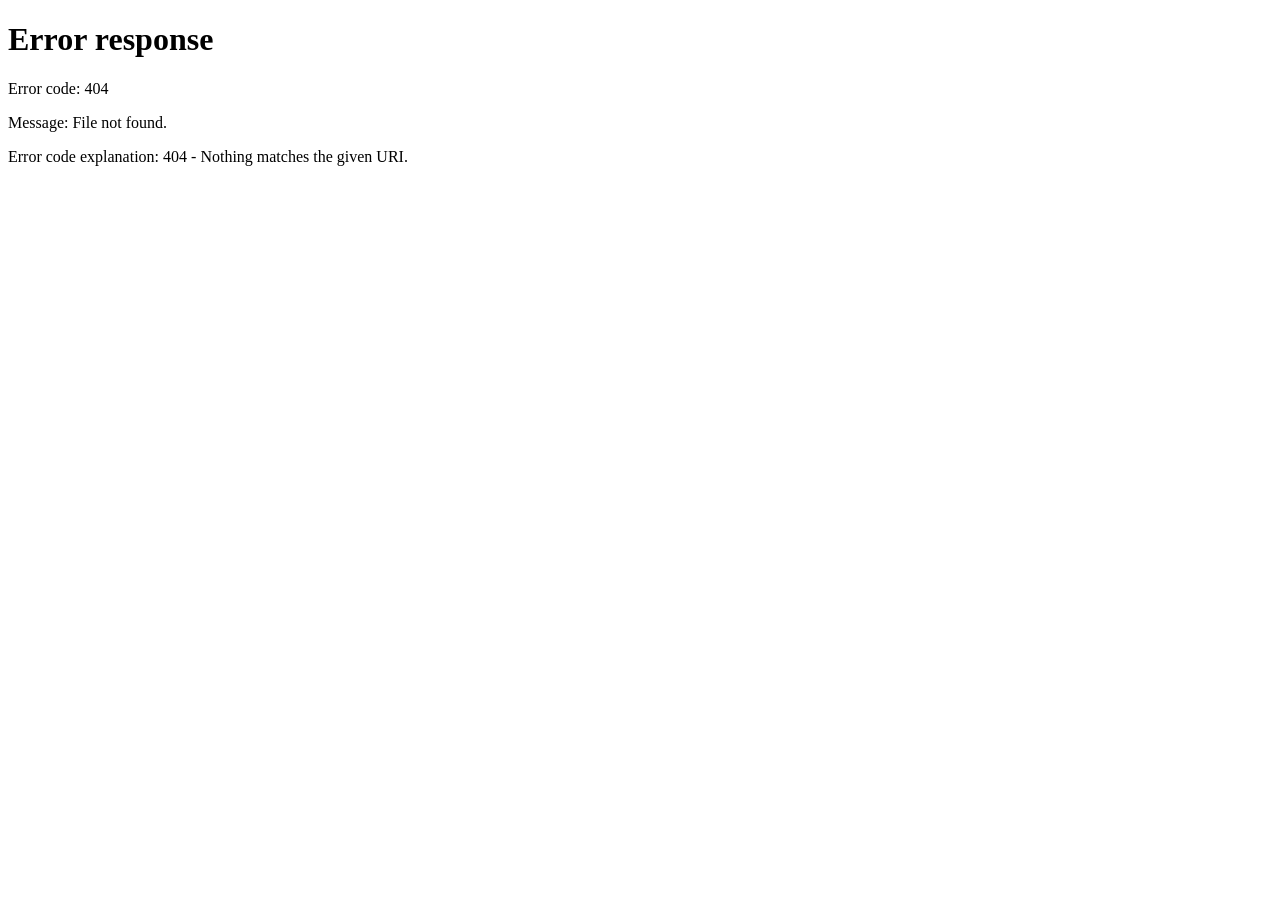
==== commit 5b3adb7b: "update" ====
--- a/resume.html
+++ b/resume.html
@@ -3,128 +3,46 @@
 <head>
   <meta charset="utf-8">
   <meta name="viewport" content="width=device-width, initial-scale=1">
-  <title>陈天乐 Tianle Chen · 公开简历</title>
+  <meta name="robots" content="noindex">
+  <title>陈天乐 · 个人简历 PDF</title>
   <link rel="icon" href="assets/favicon.svg" type="image/svg+xml">
-  <script>
-    if (location.protocol !== "file:") {
-      const sheet = document.createElement("link");
-      sheet.rel = "stylesheet";
-      sheet.href = "assets/fonts/fonts.css";
-      document.head.appendChild(sheet);
-    }
-  </script>
   <link rel="stylesheet" href="styles.css">
   <style>
-    body { background: #f7f9fb; }
-    .toolbar { max-width: 900px; margin: 22px auto; padding: 0 26px; display: flex; align-items: center; flex-wrap: wrap; gap: 12px 24px; font-size: 12px; }
-    .toolbar button { border: 1px solid var(--border); background: white; color: var(--link); border-radius: 3px; padding: 8px 13px; cursor: pointer; }
-    .resume { max-width: 900px; margin: 0 auto 40px; padding: 42px 52px; background: white; }
-    .resume h1 { font-size: 32px; margin-bottom: 8px; }
-    .resume .second-name { font-size: 22px; color: var(--muted); margin-left: 16px; }
-    .resume .affiliation { margin-bottom: 6px; }
-    .resume .summary { font-size: 13px; margin-top: 14px; }
-    .resume section { margin-top: 24px; }
-    .resume h2 { font-size: 19px; border-bottom: 1px solid var(--border); padding-bottom: 6px; margin-bottom: 12px; }
-    .resume h3 { font-size: 13px; margin-bottom: 3px; }
-    .resume p, .resume li, .resume .skill-list { font-size: 12px; line-height: 1.8; }
-    .resume .entry + .entry { margin-top: 14px; }
-    .resume .entry p { margin-bottom: 4px; }
-    .resume .experience-points { margin: 6px 0; }
-    .resume .experience-points li { margin-bottom: 3px; font-size: 12px; }
-    .resume .entry-meta { font-size: 11px; color: var(--muted); }
-    .resume .course-list, .resume .note { font-size: 10px; color: var(--muted); }
-    .resume .honor { font-size: 11px; }
-    .resume .honor h3, .resume .honor p { font-size: 11px; }
-    .resume .note { border-top: 1px solid var(--border); padding-top: 12px; margin-top: 24px; }
-    @media (max-width: 600px) {
-      .resume { margin: 0 12px 25px; padding: 26px 20px; }
-      .resume .second-name { display: block; margin: 6px 0 0; font-size: 19px; }
-      .toolbar { padding: 0 22px; }
-    }
-    @page { size: A4; margin: 14mm; }
-    @media print {
-      body { background: white; }
-      .toolbar { display: none; }
-      .resume { max-width: none; margin: 0; padding: 0; }
-      .resume h1 { font-size: 25px; }
-      .resume .second-name { font-size: 18px; }
-      .resume .summary { font-size: 10px; line-height: 1.65; }
-      .resume section { margin-top: 15px; }
-      .resume h2 { font-size: 13px; margin-bottom: 8px; break-after: avoid; }
-      .resume h3 { font-size: 10px; }
-      .resume p, .resume li, .resume .skill-list { font-size: 9px; line-height: 1.6; }
-      .resume .experience-points li { font-size: 9px; line-height: 1.6; }
-      .resume .entry-meta, .resume .honor h3, .resume .honor p { font-size: 8.5px; }
-      .resume .entry + .entry { margin-top: 9px; }
-      .resume .entry, .resume .honor, .resume .skill-row { break-inside: avoid; }
-      .resume .course-list, .resume .note { font-size: 8px; }
-      .resume a { color: inherit; text-decoration: none; overflow-wrap: anywhere; }
-    }
+    .resume-redirect { margin-block: 48px; }
+    .resume-redirect h1 { font-size: 26px; }
+    .resume-actions { display: flex; flex-wrap: wrap; gap: 12px 24px; }
   </style>
 </head>
 <body>
-  <nav class="toolbar" aria-label="简历操作 / Résumé controls">
-    <a href="index.html" id="resume-back">← 返回个人主页</a>
-    <a href="assets/个人简历-陈天乐.pdf" download id="resume-download">下载原版 PDF</a>
-    <button type="button" id="resume-print">打印 / 保存为 PDF</button>
-    <button type="button" id="resume-language" aria-label="Switch to English">EN</button>
-  </nav>
-  <main class="resume" id="resume-content"></main>
-  <noscript><main class="no-script"><h1>陈天乐 · Tianle Chen</h1><p>请启用 JavaScript 查看与主页同步的简历，或下载上方 PDF 原件。Enable JavaScript to view the résumé or download the original PDF above.</p></main></noscript>
-  <!-- 简历正文与主页共用 content.js，无需重复修改文字。PDF 原件仍单独维护。 -->
+  <main class="container resume-redirect">
+    <h1>陈天乐 · 个人简历</h1>
+    <p id="resume-status" role="status">正在打开你的原版个人简历 PDF；如果未自动打开，请使用下方链接。</p>
+    <p class="resume-actions">
+      <a id="resume-open" href="assets/个人简历-陈天乐.pdf">查看个人简历 PDF</a>
+      <a id="resume-download" href="assets/个人简历-陈天乐.pdf" download>下载个人简历</a>
+      <a href="index.html">返回个人主页</a>
+    </p>
+    <noscript><p>浏览器未启用 JavaScript，请点击“查看个人简历 PDF”。</p></noscript>
+  </main>
+  <!-- 兼容以前的 resume.html 链接；不再根据主页文字生成另一份简历。
+       PDF 地址取自 content.js 的 resume.pdf。若更换文件名，请同步更新上方无脚本备用链接。 -->
   <script src="content.js"></script>
   <script>
     (() => {
       "use strict";
-      const p = window.PROFILE;
-      let lang = "zh";
-      try { if (localStorage.getItem("tianle-language") === "en") lang = "en"; } catch { /* 默认中文。 */ }
-      const escape = value => String(value ?? "").replace(/[&<>"']/g, c => ({"&":"&amp;","<":"&lt;",">":"&gt;",'"':"&quot;","'":"&#39;"}[c]));
-      const raw = value => value && typeof value === "object" ? value[lang] ?? value.zh ?? value.en ?? "" : value ?? "";
-      const text = value => escape(raw(value));
-      const safeURL = value => {
-        const url = String(value ?? "").trim();
-        if (!url || /[\u0000-\u0020\u007f\\]/.test(url) || url.startsWith("//")) return "";
-        if (/^[a-z][a-z\d+.-]*:/i.test(url) && !/^(https?:\/\/|mailto:)/i.test(url)) return "";
-        return url;
-      };
-      const link = (href, title) => safeURL(href) ? `<a href="${escape(safeURL(href))}" target="_blank" rel="noopener noreferrer">${title}</a>` : title;
-      const section = (key, body) => p.sections[key] === false ? "" : `<section><h2>${text(p.sectionTitles[key])}</h2>${body}</section>`;
-      const highlights = item => {
-        const points = Array.isArray(item.highlights) ? item.highlights.filter(point => point && raw(point.text)) : [];
-        return points.length ? `<ul class="experience-points">${points.map(point => `<li>${raw(point.label) ? `<strong>${text(point.label)}${lang === "zh" ? "：" : ": "}</strong>` : ""}${text(point.text)}</li>`).join("")}</ul>` : "";
-      };
-      const entries = (items, isInternship = false) => `<ul class="plain-list">${items.map(item => `<li class="entry"><h3>${text(item.title)}</h3><p class="entry-meta">${[isInternship ? item.company : null,item.date].filter(Boolean).map(text).join(" · ")}</p><p>${text(item.description)}</p>${highlights(item)}${item.note ? `<p class="entry-meta">${text(item.note)}</p>` : ""}</li>`).join("")}</ul>`;
-      function render() {
-        document.documentElement.lang = lang === "zh" ? "zh-CN" : "en";
-        document.title = `${raw(p.name)} · ${lang === "zh" ? "公开简历" : "Résumé"}`;
-        document.getElementById("resume-back").textContent = lang === "zh" ? "← 返回个人主页" : "← Back to home";
-        const download = document.getElementById("resume-download");
-        const pdf = safeURL(p.resume.pdf);
-        if (pdf) download.setAttribute("href",pdf); else download.removeAttribute("href");
-        download.textContent = lang === "zh" ? "下载原版 PDF" : "Download original PDF";
-        document.getElementById("resume-print").textContent = lang === "zh" ? "打印 / 保存为 PDF" : "Print / Save as PDF";
-        const toggle = document.getElementById("resume-language");
-        toggle.textContent = lang === "zh" ? "EN" : "中文";
-        toggle.setAttribute("aria-label",lang === "zh" ? "Switch to English" : "切换到中文");
-        const papers = p.publications.map(item => {
-          const meta = [item.venue,item.status,item.date].filter(value => raw(value)).map(text).join(" · ");
-          return `<li class="entry"><h3>${link(item.doi,text(item.title))}</h3>${item.authors ? `<p>${escape(item.authors)}</p>` : ""}${meta ? `<p class="entry-meta">${meta}</p>` : ""}${item.summary ? `<p>${text(item.summary)}</p>` : ""}${item.note ? `<p class="entry-meta">${text(item.note)}</p>` : ""}</li>`;
-        }).join("");
-        const skills = `<dl class="skill-list">${p.skills.map(item => `<div class="skill-row"><dt>${text(item.title)}</dt><dd>${item.items.map(escape).join(" · ")}</dd></div>`).join("")}</dl>`;
-        const honors = `<ul class="plain-list honors">${p.honors.map(item => `<li class="honor"><span class="honor-year">${escape(item.year)}</span><div><h3>${text(item.title)}</h3><p>${text(item.detail)}</p></div></li>`).join("")}</ul>`;
-        document.getElementById("resume-content").innerHTML = `<header><h1>${text(p.name)}<span class="second-name">${escape(p.name[lang === "zh" ? "en" : "zh"])}</span></h1><p class="affiliation">${text(p.affiliation)}</p>${link(`mailto:${p.email}`,escape(p.email))}<p class="summary">${text(p.intro)}</p></header>
-          <section><h2>${text(p.labels.education)}</h2>${entries(p.education.entries)}<p>${text(p.education.gpa)}</p><p class="course-list">${text(p.labels.courses)}：${(p.education.courses || []).map(text).join(" · ")}</p></section>
-          ${section("projects",entries(p.projects))}${section("internships",entries(p.internships || [],true))}${section("publications",`<ul class="plain-list">${papers}</ul>`)}${section("skills",skills)}${section("beyond",honors)}${section("service",entries(p.service || []))}
-          <p class="note">${text(p.footerNote)} ${lang === "zh" ? "此网页简历不展示手机号；可下载的原版 PDF 保持你上传的内容。" : "This web résumé omits the phone number. The downloadable original PDF retains your uploaded content."}</p>`;
+      try {
+        const pdf = window.PROFILE?.resume?.pdf;
+        // 与构建公开清单一致：仅允许 assets/ 下的本地 PDF，禁止外部跳转和路径穿越。
+        if (typeof pdf !== "string" || !/^assets\/[\p{L}\p{N}_./-]+\.pdf$/iu.test(pdf) || pdf.split("/").includes("..")) {
+          throw new Error("Invalid local resume PDF path.");
+        }
+        const url = new URL(pdf, document.baseURI).href;
+        document.getElementById("resume-open").href = url;
+        document.getElementById("resume-download").href = url;
+        window.location.replace(url);
+      } catch {
+        document.getElementById("resume-status").textContent = "无法自动打开简历，请使用下方 PDF 链接查看或下载。";
       }
-      document.getElementById("resume-language").addEventListener("click",() => {
-        lang = lang === "zh" ? "en" : "zh";
-        try { localStorage.setItem("tianle-language",lang); } catch { /* 仍可切换。 */ }
-        render();
-      });
-      document.getElementById("resume-print").addEventListener("click",() => window.print());
-      render();
     })();
   </script>
 </body>
--- a/styles.css
+++ b/styles.css
@@ -1,21 +1,32 @@
 /* 简洁学者主页：日常改内容请打开 content.js。
  * 改颜色、页面宽度、字号与间距，在下方对应注释处修改。 */
 /* 字体采用随网站打包的开源思源字体子集，不请求第三方字体服务。
- * 标题：思源宋体；正文：思源黑体。修改字体入口是下面的两个变量。 */
+ * 中文：思源宋体；英文：Georgia（系统字体），后备 Times New Roman。
+ * 全站采用统一的衬线字体层级；字号入口集中在下方变量，不必逐个模块修改。 */
 :root {
-  --font-body: "Profile Sans SC", "Noto Sans SC", "PingFang SC", "Microsoft YaHei", sans-serif;
-  --font-heading: "Profile Serif SC", "Noto Serif SC", "Songti SC", Georgia, serif;
+  --font-body: Georgia, "Times New Roman", "Profile Serif SC", "Noto Serif SC", "Songti SC", SimSun, serif;
+  --font-heading: Georgia, "Times New Roman", "Profile Serif SC", "Noto Serif SC", "Songti SC", SimSun, serif;
+  --font-size-name: 28px;
+  --font-size-name-secondary: 19px;
+  --font-size-section: 20px;
+  --font-size-body: 15px;
+  --font-size-entry: 15px;
+  --font-size-detail: 14px;
+  --font-size-meta: 13px;
+  --font-size-small: 12px;
+  --line-height-body: 1.85;
   --paper: #ffffff;
   --text: #25282c;
-  --muted: #68727d;
+  --muted: #62676c;
   --link: #17649b;
   --link-hover: #0d416c;
   --border: #e5e8eb;
   --page-width: 860px;
 }
+html:lang(en) { --line-height-body: 1.7; }
 * { box-sizing: border-box; }
 html { scroll-behavior: smooth; scroll-padding-top: 24px; }
-body { margin: 0; color: var(--text); background: var(--paper); font-family: var(--font-body); font-size: 15px; font-weight: 400; line-height: 1.9; font-synthesis: none; text-rendering: optimizeLegibility; -webkit-font-smoothing: antialiased; }
+body { margin: 0; color: var(--text); background: var(--paper); font-family: var(--font-body); font-size: var(--font-size-body); font-weight: 400; line-height: var(--line-height-body); font-synthesis: none; text-rendering: optimizeLegibility; -webkit-font-smoothing: antialiased; }
 a { color: var(--link); text-decoration: none; text-underline-offset: 3px; }
 a:hover { color: var(--link-hover); text-decoration: underline; }
 a:focus-visible, button:focus-visible { outline: 2px solid var(--link); outline-offset: 4px; border-radius: 2px; }
@@ -29,36 +40,36 @@
 
 /* 顶部导航：普通文档式导航，不悬浮、不遮挡正文。 */
 .site-header { display: flex; align-items: center; gap: 28px; min-height: 70px; border-bottom: 1px solid var(--border); }
-.site-name { font-size: 13px; color: var(--muted); white-space: nowrap; }
+.site-name { font-size: var(--font-size-meta); color: var(--muted); white-space: nowrap; }
 .site-nav { min-width: 0; display: flex; align-items: center; justify-content: flex-end; flex: 1; gap: 25px; }
-.site-nav a { display: inline-flex; align-items: center; font-size: 12px; min-height: 44px; min-width: 0; line-height: 1.5; text-align: center; justify-content: center; white-space: normal; }
-#language-toggle { min-width: 44px; min-height: 44px; border: 0; background: transparent; color: var(--muted); cursor: pointer; font-size: 12px; padding: 4px; }
+.site-nav a { display: inline-flex; align-items: center; font-size: var(--font-size-meta); min-height: 44px; min-width: 0; line-height: 1.5; text-align: center; justify-content: center; white-space: normal; }
+#language-toggle { min-width: 44px; min-height: 44px; border: 0; background: transparent; color: var(--muted); cursor: pointer; font-size: var(--font-size-small); padding: 4px; }
 #language-toggle:hover { color: var(--link); }
 
 /* 首页：文字在左、照片在右。替换照片请编辑 content.js 的 portrait。 */
 .hero { display: grid; grid-template-columns: minmax(0, 1fr) 166px; grid-template-areas: "identity photo" "intro photo" "education photo" "links photo"; column-gap: 44px; align-items: start; padding-block: 42px 32px; }
 .hero-identity { grid-area: identity; }
-h1 { font-family: var(--font-heading); font-size: 36px; line-height: 1.4; font-weight: 500; letter-spacing: 0.02em; margin: 0 0 7px; }
-.english-name { font-family: var(--font-heading); font-size: 21px; font-weight: 400; color: var(--muted); display: inline-block; margin-left: 15px; letter-spacing: 0; }
-.affiliation { color: var(--muted); font-size: 13px; margin-bottom: 18px; }
+h1 { font-family: var(--font-heading); font-size: var(--font-size-name); line-height: 1.4; font-weight: 500; letter-spacing: 0; margin: 0 0 7px; }
+.english-name { font-family: var(--font-heading); font-size: var(--font-size-name-secondary); font-weight: 400; color: var(--muted); display: inline-block; margin-left: 15px; letter-spacing: 0; }
+.affiliation { color: var(--muted); font-size: var(--font-size-meta); margin-bottom: 18px; }
 .portrait { grid-area: photo; width: 166px; height: 221px; object-fit: cover; border-radius: 3px; margin-top: 7px; }
-.intro { grid-area: intro; margin-bottom: 13px; }
-.education { grid-area: education; font-size: 12px; margin-bottom: 14px; }
+.intro { grid-area: intro; margin-bottom: 13px; font-size: var(--font-size-body); }
+.education { grid-area: education; font-size: var(--font-size-detail); margin-bottom: 14px; }
 .education p { margin: 0; }
 .education strong { font-weight: 500; }
-.education .note { font-size: 11px; margin-top: 3px; }
-.hero-links { grid-area: links; display: flex; align-items: center; flex-wrap: wrap; gap: 5px 12px; font-size: 13px; }
+.education .note { font-size: var(--font-size-small); margin-top: 3px; }
+.hero-links { grid-area: links; display: flex; align-items: center; flex-wrap: wrap; gap: 5px 12px; font-size: var(--font-size-meta); }
 .hero-links > span { color: #a3abb3; }
-.file-type { font-size: 10px; color: var(--muted); }
+.file-type { font-size: var(--font-size-small); color: var(--muted); }
 .hero.no-portrait { grid-template-columns: 1fr; grid-template-areas: "identity" "intro" "education" "links"; }
 
 /* 正文模块：完整阅读列，不使用左右大栏、卡片或展示视角切换。课程和学生工作可展开阅读。 */
 .section { padding-block: 23px 25px; border-top: 1px solid var(--border); }
-h2 { font-family: var(--font-heading); font-size: 23px; font-weight: 500; line-height: 1.6; letter-spacing: 0.02em; margin: 0 0 17px; }
-h3 { font-size: 15px; font-weight: 600; line-height: 1.65; margin: 0 0 5px; }
+h2 { font-family: var(--font-heading); font-size: var(--font-size-section); font-weight: 500; line-height: 1.6; letter-spacing: 0; margin: 0 0 15px; }
+h3 { font-size: var(--font-size-entry); font-weight: 600; line-height: 1.65; margin: 0 0 5px; }
 .section-content > :last-child { margin-bottom: 0; }
-.note { color: var(--muted); font-size: 12px; line-height: 1.7; }
-.interests { color: var(--muted); font-size: 13px; }
+.note { color: var(--muted); font-size: var(--font-size-meta); line-height: 1.7; }
+.interests { color: var(--muted); font-size: var(--font-size-detail); }
 .interests span { padding-inline: 8px; }
 .plain-list { list-style: none; padding: 0; margin: 0; }
 
@@ -67,39 +78,39 @@
 .publication + .publication { margin-top: 26px; padding-top: 24px; border-top: 1px solid var(--border); }
 .paper-figure { margin: 4px 0 0; }
 .paper-figure img { width: 100%; height: auto; }
-.paper-figure figcaption { margin-top: 10px; color: var(--muted); font-size: 9px; line-height: 1.7; }
-.publication h3 { font-size: 16px; font-weight: 600; line-height: 1.55; margin-bottom: 8px; }
-.authors { font-size: 13px; margin-bottom: 8px; line-height: 1.7; }
+.paper-figure figcaption { margin-top: 10px; color: var(--muted); font-size: var(--font-size-small); line-height: 1.7; }
+.publication h3 { font-size: var(--font-size-entry); font-weight: 600; line-height: 1.55; margin-bottom: 8px; }
+.authors { font-size: var(--font-size-detail); margin-bottom: 8px; line-height: 1.7; }
 .authors strong { font-weight: 600; }
-.publication-meta { font-size: 12px; color: var(--muted); margin-bottom: 8px; }
-.paper-summary { font-size: 14px; line-height: 1.75; margin-bottom: 8px; }
-.paper-links { font-size: 12px; margin-bottom: 8px; }
+.publication-meta { font-size: var(--font-size-meta); color: var(--muted); margin-bottom: 8px; }
+.paper-summary { font-size: var(--font-size-body); line-height: var(--line-height-body); margin-bottom: 8px; }
+.paper-links { font-size: var(--font-size-meta); margin-bottom: 8px; }
 .paper-links span { color: var(--muted); padding-inline: 7px; }
 .paper-details > :last-child { margin-bottom: 0; }
 
 /* 科研与实习：项目概述 + 分项工作，保持简洁的单栏列表。 */
 .project + .project { margin-top: 26px; }
-.project p { font-size: 14px; margin-bottom: 4px; }
-.project .project-tags { font-size: 11px; color: var(--muted); }
-.project .note { font-size: 11px; margin-top: 4px; }
+.project p { font-size: var(--font-size-body); margin-bottom: 4px; }
+.project .project-tags { font-size: var(--font-size-small); color: var(--muted); }
+.project .note { font-size: var(--font-size-meta); margin-top: 4px; }
 
 /* 技能、获奖、其他经历与联系。 */
-.skill-list { margin: 0; font-size: 13px; }
+.skill-list { margin: 0; font-size: var(--font-size-detail); }
 .skill-row { display: grid; grid-template-columns: 145px minmax(0, 1fr); gap: 20px; }
 .skill-row + .skill-row { margin-top: 9px; }
 .skill-row dt { font-weight: 500; }
 .skill-row dd { margin: 0; color: var(--muted); }
-.honor { display: grid; grid-template-columns: 67px minmax(0, 1fr); gap: 16px; font-size: 12px; }
+.honor { display: grid; grid-template-columns: 67px minmax(0, 1fr); gap: 16px; font-size: var(--font-size-detail); }
 .honor + .honor { margin-top: 12px; }
 .honor-year { color: var(--muted); padding-top: 1px; }
-.honor h3 { font-size: 12px; font-weight: 500; margin-bottom: 1px; }
-.honor p { color: var(--muted); font-size: 11px; margin: 0; }
-.beyond-text { font-size: 14px; margin-top: 19px; }
-#contact p { font-size: 14px; }
+.honor h3 { font-size: var(--font-size-detail); font-weight: 500; margin-bottom: 1px; }
+.honor p { color: var(--muted); font-size: var(--font-size-meta); margin: 0; }
+.beyond-text { font-size: var(--font-size-body); margin-top: 19px; }
+#contact p { font-size: var(--font-size-body); }
 .email-link { overflow-wrap: anywhere; }
 .site-footer { border-top: 1px solid var(--border); padding-block: 20px 30px; }
-.footer-line { display: flex; align-items: center; justify-content: space-between; gap: 18px; font-size: 11px; color: var(--muted); }
-.site-footer > p { font-size: 10px; line-height: 1.8; color: var(--muted); margin: 10px 0 0; }
+.footer-line { display: flex; align-items: center; justify-content: space-between; gap: 18px; font-size: var(--font-size-small); color: var(--muted); }
+.site-footer > p { font-size: var(--font-size-small); line-height: 1.8; color: var(--muted); margin: 10px 0 0; }
 .no-script { max-width: 860px; margin: 60px auto; padding: 24px; }
 
 /* 移动端：保持导航可见，缩略图和论文文字上下排列。 */
@@ -108,33 +119,35 @@
   .site-nav { gap: 18px; }
   .hero { column-gap: 28px; grid-template-columns: minmax(0, 1fr) 140px; }
   .portrait { width: 140px; height: 187px; }
-  .english-name { display: block; margin: 5px 0 0; font-size: 18px; }
+  .english-name { display: block; margin: 5px 0 0; font-size: var(--font-size-name-secondary); }
   .publication.has-image { grid-template-columns: 155px minmax(0, 1fr); gap: 21px; }
 }
 @media (max-width: 600px) {
+  :root { --font-size-name: 26px; --font-size-name-secondary: 18px; }
   .container { width: calc(100% - 40px); }
   .site-header { display: grid; grid-template-columns: minmax(0, 1fr) 44px; gap: 0; padding-top: 6px; }
-  .site-name { grid-column: 1; grid-row: 1; }
-  #language-toggle { grid-column: 2; grid-row: 1; }
+  .site-name { grid-column: 1; grid-row: 1; font-size: var(--font-size-meta); }
+  #language-toggle { grid-column: 2; grid-row: 1; font-size: var(--font-size-small); }
   .site-nav { grid-column: 1 / -1; grid-row: 2; justify-content: space-between; gap: 8px; padding-bottom: 4px; }
-  .site-nav a { font-size: 11px; white-space: normal; line-height: 1.4; text-align: center; justify-content: center; flex: 1; min-width: 0; }
+  .site-nav a { font-size: var(--font-size-small); white-space: normal; line-height: 1.4; text-align: center; justify-content: center; flex: 1; min-width: 0; }
+  .site-nav a[href="#publications"] { flex: 1.6; }
   .hero { grid-template-columns: minmax(0, 1fr) 96px; grid-template-areas: "identity photo" "intro intro" "education education" "links links"; gap: 0 20px; padding-block: 28px; }
-  h1 { font-size: 32px; }
-  .english-name { font-size: 17px; margin-top: 5px; }
-  .affiliation { font-size: 11px; margin-top: 10px; margin-bottom: 0; }
+  h1 { font-size: var(--font-size-name); letter-spacing: 0; }
+  .english-name { font-size: var(--font-size-name-secondary); margin-top: 5px; }
+  .affiliation { font-size: var(--font-size-meta); margin-top: 10px; margin-bottom: 0; }
   .portrait { width: 96px; height: 128px; margin: 0; }
-  .intro { font-size: 14px; margin-top: 21px; }
-  .education { font-size: 11px; }
-  .hero-links { font-size: 12px; gap: 4px 10px; }
+  .intro { font-size: var(--font-size-body); margin-top: 21px; }
+  .education { font-size: var(--font-size-detail); }
+  .hero-links { font-size: var(--font-size-meta); gap: 4px 10px; }
   .section { padding-block: 23px; }
-  h2 { font-size: 21px; margin-bottom: 15px; }
-  .section-content { font-size: 14px; }
+  h2 { font-size: var(--font-size-section); margin-bottom: 15px; letter-spacing: 0; margin: 0 0 15px; }
+  .section-content { font-size: var(--font-size-body); }
   .publication.has-image { display: block; }
   .paper-figure { width: 190px; margin: 0 0 16px; }
-  .paper-figure figcaption { font-size: 9px; }
-  .publication h3 { font-size: 16px; }
+  .paper-figure figcaption { font-size: var(--font-size-small); }
+  .publication h3 { font-size: var(--font-size-entry); }
   .skill-row { grid-template-columns: 1fr; gap: 1px; }
-  .honor { grid-template-columns: 55px minmax(0, 1fr); gap: 12px; }
+  .honor { grid-template-columns: 55px minmax(0, 1fr); gap: 12px; font-size: var(--font-size-detail); }
   .hero.no-portrait .intro { margin-top: 16px; }
 }
 @media (prefers-reduced-motion: reduce) { html { scroll-behavior: auto; } }
@@ -149,25 +162,25 @@
 /* 新版简历：教育日期、科研/实习时间，以及可展开的课程与学生工作。 */
 .education-list li + li { margin-top: 8px; }
 .education-date { color: var(--muted); margin-left: 7px; }
-.project .experience-meta, .experience-meta { color: var(--muted); font-size: 12px; line-height: 1.7; margin-bottom: 7px; }
+.project .experience-meta, .experience-meta { color: var(--muted); font-size: var(--font-size-meta); line-height: 1.7; margin-bottom: 7px; }
 .internship + .internship { margin-top: 24px; }
-.internship > p:not(.experience-meta):not(.experience-tags) { font-size: 14px; margin-bottom: 4px; }
-.experience-points { padding-left: 1.3em; margin: 9px 0 8px; font-size: 14px; line-height: 1.8; }
+.internship > p:not(.experience-meta):not(.experience-tags) { font-size: var(--font-size-body); margin-bottom: 4px; }
+.experience-points { padding-left: 1.3em; margin: 9px 0 8px; font-size: var(--font-size-body); line-height: var(--line-height-body); }
 .experience-points li + li { margin-top: 6px; }
 .experience-points li { overflow-wrap: anywhere; }
 .experience-points li::marker { color: var(--muted); }
 .experience-points strong { font-weight: 500; }
-.project .project-tags, .internship .experience-tags { margin-top: 8px; font-size: 11px; color: var(--muted); }
+.project .project-tags, .internship .experience-tags { margin-top: 8px; font-size: var(--font-size-small); color: var(--muted); }
 .internship .experience-tags { margin-bottom: 0; overflow-wrap: anywhere; }
-.course-details, .service-details { font-size: 13px; }
+.course-details, .service-details { font-size: var(--font-size-detail); }
 .course-details summary, .service-details summary { color: var(--link); cursor: pointer; padding-block: 6px; }
 .course-details summary:focus-visible, .service-details summary:focus-visible { outline: 2px solid var(--link); outline-offset: 3px; }
-.course-details p { color: var(--muted); font-size: 12px; margin-top: 9px; }
+.course-details p { color: var(--muted); font-size: var(--font-size-meta); margin-top: 9px; }
 .service-list { margin-top: 15px; }
 .service-entry + .service-entry { margin-top: 18px; }
-.service-entry h3 { font-size: 13px; }
-.service-entry p { font-size: 12px; margin-bottom: 4px; }
+.service-entry h3 { font-size: var(--font-size-detail); }
+.service-entry p { font-size: var(--font-size-meta); margin-bottom: 4px; }
 @media (max-width: 600px) {
   .education-date { display: block; margin-left: 0; }
-  .honor { grid-template-columns: 57px minmax(0, 1fr); }
+  .honor { grid-template-columns: 57px minmax(0, 1fr); font-size: var(--font-size-detail); }
 }
